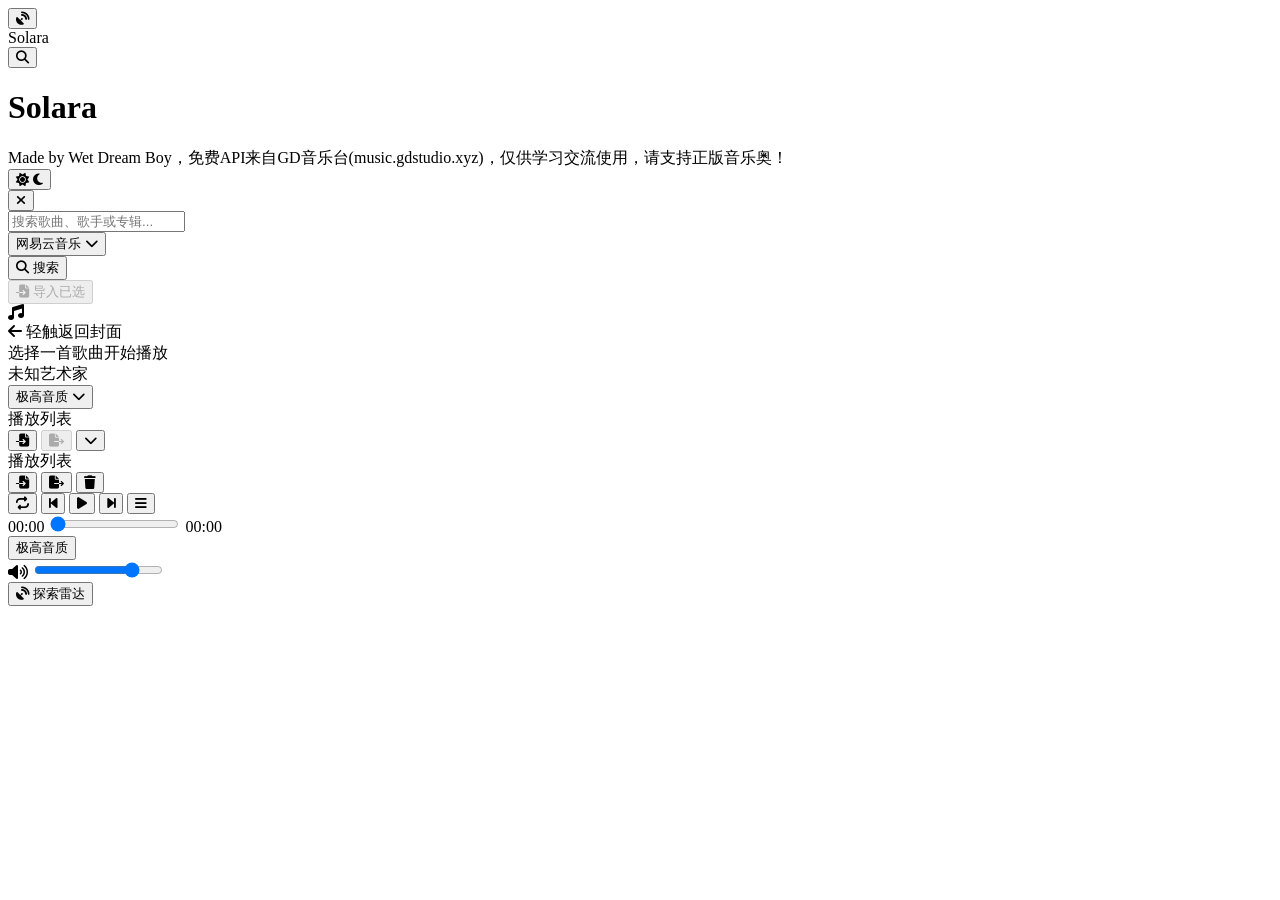
==== index.html @ 8bdb7f8c "Add files via upload" ====
<!DOCTYPE html>
<html lang="zh-CN">
<head>
    <meta charset="UTF-8">
    <meta name="viewport" content="width=device-width, initial-scale=1.0, maximum-scale=1.0, user-scalable=no">
    <title>Solara</title>
    <meta name="apple-mobile-web-app-title" content="Solara">
    <link rel="icon" type="image/svg+xml" href="/favicon.svg">
    <link rel="icon" type="image/png" sizes="32x32" href="/favicon.png">
    <link rel="shortcut icon" href="/favicon.png">
    <link rel="mask-icon" href="/favicon.svg" color="#5bbad5">
    <link rel="apple-touch-icon" sizes="180x180" href="/favicon.png">
    <link rel="apple-touch-icon-precomposed" sizes="180x180" href="/favicon.png">
    <link rel="preconnect" href="https://fonts.googleapis.com">
    <link rel="preconnect" href="https://fonts.gstatic.com" crossorigin>
    <link href="https://fonts.googleapis.com/css2?family=Noto+Sans+SC:wght@300;400;500;700&display=swap" rel="stylesheet">
    <link rel="stylesheet" href="https://cdnjs.cloudflare.com/ajax/libs/font-awesome/6.5.2/css/all.min.css">
    <link rel="stylesheet" href="css/style.css">
    <script>
        (function () {
            const ua = navigator.userAgent || "";
            const isMobileUA = /android|iphone|ipad|ipod|mobile|blackberry|phone|opera mini|windows phone/i.test(ua);
            const isSmallScreen = typeof window.matchMedia === "function" && window.matchMedia("(max-width: 820px)").matches;
            const isMobile = isMobileUA || isSmallScreen;
            window.__SOLARA_IS_MOBILE = isMobile;
            if (!isMobile) {
                document.documentElement.classList.add("desktop-view");
                const desktopLink = document.createElement("link");
                desktopLink.rel = "stylesheet";
                desktopLink.href = "css/desktop.css";
                desktopLink.id = "desktopStylesheet";
                document.head.appendChild(desktopLink);
                return;
            }
            document.documentElement.classList.add("mobile-view");
            const link = document.createElement("link");
            link.rel = "stylesheet";
            link.href = "css/mobile.css";
            link.id = "mobileStylesheet";
            document.head.appendChild(link);
            const setViewportUnit = () => {
                const viewportHeight = window.visualViewport ? window.visualViewport.height : window.innerHeight;
                document.documentElement.style.setProperty("--mobile-vh", `${viewportHeight}px`);
            };

            const applyBodyClass = () => {
                if (document.body) {
                    document.body.classList.add("mobile-view");
                    setViewportUnit();
                }
            };
            if (document.readyState === "loading") {
                document.addEventListener("DOMContentLoaded", applyBodyClass, { once: true });
            } else {
                applyBodyClass();
            }

            window.addEventListener("resize", setViewportUnit);
            window.addEventListener("orientationchange", setViewportUnit);
            if (window.visualViewport) {
                window.visualViewport.addEventListener("resize", setViewportUnit);
                window.visualViewport.addEventListener("scroll", setViewportUnit);
            }

            setViewportUnit();
        })();
    </script>
</head>
<body>
    <div class="background-stage" id="backgroundStage" aria-hidden="true">
        <div class="background-stage__layer background-stage__layer--base" id="backgroundBaseLayer"></div>
        <div class="background-stage__layer background-stage__layer--transition" id="backgroundTransitionLayer"></div>
    </div>
    <div class="container" id="mainContainer">
        <div class="mobile-toolbar" id="mobileToolbar" role="toolbar">
            <button class="mobile-toolbar__button" id="mobileExploreButton" type="button" aria-label="探索雷达">
                <i class="fas fa-satellite-dish" aria-hidden="true"></i>
            </button>
            <div class="mobile-toolbar__title" id="mobileToolbarTitle">Solara</div>
            <div class="mobile-toolbar__actions">
                <button class="mobile-toolbar__button" id="mobileSearchToggle" type="button" aria-label="打开搜索">
                    <i class="fas fa-search" aria-hidden="true"></i>
                </button>
            </div>
        </div>
        <div class="header">
            <h1>Solara</h1>
            <div class="warning">Made by Wet Dream Boy，免费API来自GD音乐台(music.gdstudio.xyz)，仅供学习交流使用，请支持正版音乐奥！</div>
            <div class="theme-switch-wrapper">
                <button id="themeToggleButton" class="theme-toggle-button" type="button" aria-label="切换深浅色模式">
                    <i class="fas fa-sun theme-icon theme-icon--sun" aria-hidden="true"></i>
                    <i class="fas fa-moon theme-icon theme-icon--moon" aria-hidden="true"></i>
                </button>
            </div>
        </div>

        <div class="search-area" id="searchArea">
            <button type="button" class="mobile-close-btn" id="mobileSearchClose" aria-label="关闭搜索">
                <i class="fas fa-times" aria-hidden="true"></i>
            </button>
            <div class="search-container">
                <input type="text" id="searchInput" class="search-input" placeholder="搜索歌曲、歌手或专辑...">
                <div class="source-select-wrapper" id="sourceSelectWrapper">
                    <button id="sourceSelectButton" class="source-select-btn" type="button" aria-haspopup="listbox" aria-expanded="false">
                        <span id="sourceSelectLabel">网易云音乐</span>
                        <i class="fas fa-chevron-down caret-icon" aria-hidden="true"></i>
                    </button>
                    <div id="sourceMenu" class="source-menu" role="listbox" aria-labelledby="sourceSelectButton"></div>
                </div>
                <button id="searchBtn" class="search-btn">
                    <i class="fas fa-search"></i>
                    <span>搜索</span>
                </button>
            </div>
            <div id="searchResults" class="search-results">
                <div class="search-results-toolbar">
                    <button id="importSelectedBtn" class="import-selected-btn" type="button" disabled>
                        <i class="fas fa-file-import" aria-hidden="true"></i>
                        <span class="import-selected-label">导入已选</span>
                        <span id="importSelectedCount" class="import-selected-count" aria-hidden="true"></span>
                    </button>
                </div>
                <div id="searchResultsList" class="search-results-list"></div>
            </div>
        </div>

        <div class="main-content">
            <div class="cover-area">
                <div class="mobile-turntable" id="mobileTurntable">
                    <div class="mobile-turntable__platter">
                        <div class="album-cover" id="albumCover">
                            <div class="placeholder">
                                <i class="fas fa-music"></i>
                            </div>
                        </div>
                    </div>
                </div>
                <div class="mobile-inline-lyrics" id="mobileInlineLyrics" aria-hidden="true">
                    <div class="mobile-inline-lyrics__hint">
                        <i class="fas fa-arrow-left"></i>
                        轻触返回封面
                    </div>
                    <div class="mobile-inline-lyrics__scroll" id="mobileInlineLyricsScroll">
                        <div class="mobile-inline-lyrics__content" id="mobileInlineLyricsContent"></div>
                    </div>
                </div>
                <div class="current-song-info">
                    <div class="current-song-title" id="currentSongTitle">选择一首歌曲开始播放</div>
                    <div class="current-song-artist" id="currentSongArtist">未知艺术家</div>
                    <button class="mobile-quality-chip" id="mobileQualityToggle" type="button" aria-haspopup="menu" aria-expanded="false">
                        <span id="mobileQualityLabel">极高音质</span>
                        <i class="fas fa-chevron-down" aria-hidden="true"></i>
                    </button>
                </div>
            </div>

            <div class="mobile-panel" id="mobilePanel">
                <div class="mobile-panel-header" id="mobilePanelHeader">
                    <div class="mobile-panel-handle" aria-hidden="true"></div>
                    <div class="mobile-panel-title" id="mobilePanelTitle">播放列表</div>
                    <div class="mobile-panel-actions">
                        <button
                            id="mobileImportPlaylistBtn"
                            class="mobile-panel-action-btn"
                            type="button"
                            aria-label="导入播放列表"
                            title="导入播放列表"
                        >
                            <i class="fas fa-file-import" aria-hidden="true"></i>
                        </button>
                        <button
                            id="mobileExportPlaylistBtn"
                            class="mobile-panel-action-btn"
                            type="button"
                            aria-label="导出播放列表"
                            title="导出播放列表"
                            aria-disabled="true"
                            disabled
                        >
                            <i class="fas fa-file-export" aria-hidden="true"></i>
                        </button>
                        <button
                            id="mobileClearPlaylistBtn"
                            class="mobile-panel-action-btn mobile-panel-clear-btn"
                            type="button"
                            aria-label="清空播放列表"
                            title="清空播放列表"
                            onclick="clearPlaylist()"
                            hidden
                            aria-hidden="true"
                        >
                            <i class="fas fa-trash" aria-hidden="true"></i>
                        </button>
                        <button id="mobilePanelClose" class="mobile-close-btn mobile-panel-action-btn" type="button" aria-label="收起播放面板">
                            <i class="fas fa-chevron-down" aria-hidden="true"></i>
                        </button>
                    </div>
                </div>

                <div class="playlist active empty" id="playlist">
                    <div class="playlist-header">
                        <div class="playlist-label" aria-hidden="true">播放列表</div>
                        <div class="playlist-actions-tray" role="group" aria-label="播放列表操作">
                            <input
                                id="importPlaylistInput"
                                class="playlist-import-input"
                                type="file"
                                accept="application/json"
                                hidden
                            />
                            <button
                                class="playlist-action-btn playlist-action-btn--import"
                                id="importPlaylistBtn"
                                type="button"
                                title="导入播放列表"
                                aria-label="导入播放列表"
                            >
                                <i class="fas fa-file-import" aria-hidden="true"></i>
                            </button>
                            <button
                                class="playlist-action-btn playlist-action-btn--export"
                                id="exportPlaylistBtn"
                                type="button"
                                title="导出播放列表"
                                aria-label="导出播放列表"
                            >
                                <i class="fas fa-file-export" aria-hidden="true"></i>
                            </button>
                            <button
                                class="playlist-action-btn playlist-action-btn--clear clear-playlist-btn"
                                id="clearPlaylistBtn"
                                type="button"
                                onclick="clearPlaylist()"
                                title="清空播放列表"
                                aria-label="清空播放列表"
                            >
                                <i class="fas fa-trash" aria-hidden="true"></i>
                            </button>
                        </div>
                    </div>
                    <div class="playlist-scroll">
                        <div class="playlist-items" id="playlistItems"></div>
                    </div>
                </div>
                <div class="lyrics empty" id="lyrics" data-placeholder="default">
                    <div class="lyrics-scroll" id="lyricsScroll">
                        <div class="lyrics-content" id="lyricsContent"></div>
                    </div>
                </div>
            </div>
        </div>

        <div class="controls">
            <div class="transport-controls">
                <button class="play-mode-btn transport-button transport-button--mode" id="playModeBtn" type="button" title="播放模式">
                    <i class="fas fa-repeat"></i>
                </button>
                <button class="transport-button transport-button--prev" onclick="playPrevious()" type="button" title="上一曲"><i class="fas fa-backward-step"></i></button>
                <button class="transport-button transport-button--play" id="playPauseBtn" type="button" title="播放 / 暂停"><i class="fas fa-play"></i></button>
                <button class="transport-button transport-button--next" onclick="playNext()" type="button" title="下一曲"><i class="fas fa-forward-step"></i></button>
                <button class="transport-button transport-button--queue" id="mobileQueueToggle" type="button" title="打开播放列表" aria-label="打开播放列表"><i class="fas fa-bars"></i></button>
            </div>
            <div class="progress-container">
                <span id="currentTimeDisplay">00:00</span>
                <input type="range" id="progressBar" min="0" max="0" step="0.1" value="0">
                <span id="durationDisplay">00:00</span>
            </div>
            <div class="audio-tools">
                <div class="player-quality">
                    <button id="qualityToggle" class="player-quality-btn" type="button">
                        <span id="qualityLabel">极高音质</span>
                    </button>
                    <div id="playerQualityMenu" class="player-quality-menu"></div>
                </div>
                <div class="volume-container">
                    <i id="volumeIcon" class="fas fa-volume-up"></i>
                    <input type="range" id="volumeSlider" min="0" max="1" step="0.01" value="0.8">
                </div>
            </div>
            <button id="loadOnlineBtn" title="聚合所有雷达，探索新音乐">
                <span class="btn-text"><i class="fas fa-satellite-dish"></i> 探索雷达</span>
                <span class="loader" style="display: none;"></span>
            </button>
        </div>
    </div>

    <div class="mobile-overlay-scrim" id="mobileOverlayScrim"></div>

    <audio id="audioPlayer" preload="metadata" playsinline></audio>

<!-- 通知容器 -->
<div id="notification" class="notification"></div>

<!-- 调试信息容器 -->
<div id="debugInfo" class="debug-info"></div>

<script src="https://code.jquery.com/jquery-3.6.0.min.js"></script>
<script src="js/index.js"></script>
<script>
    if (window.__SOLARA_IS_MOBILE) {
        const mobileScript = document.createElement('script');
        mobileScript.src = 'js/mobile.js';
        mobileScript.async = false;
        mobileScript.defer = false;
        document.body.appendChild(mobileScript);
    }
</script>
</body>
</html>
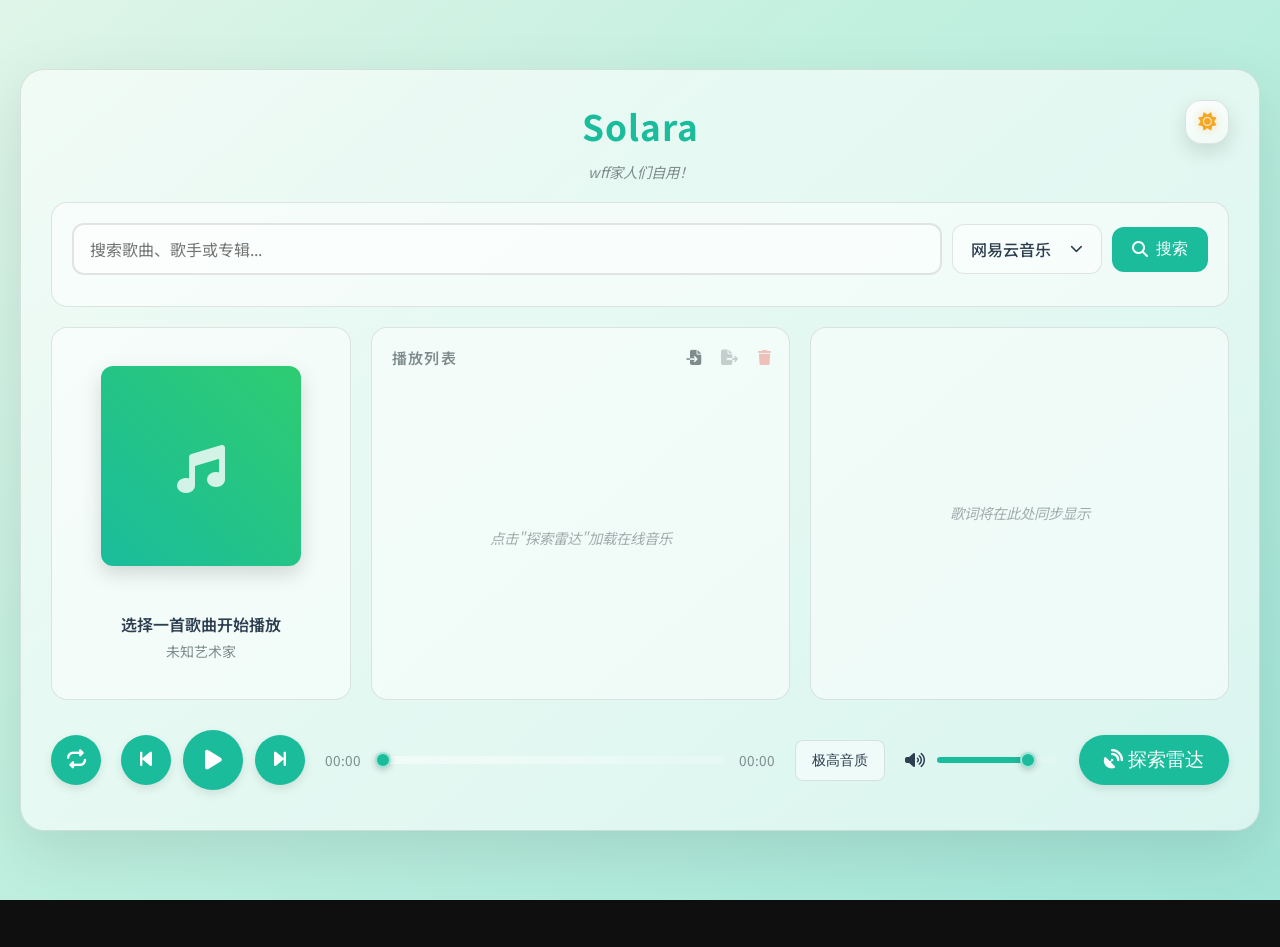
==== commit 5b0ef02e: "Update index.html" ====
--- a/index.html
+++ b/index.html
@@ -85,7 +85,7 @@
         </div>
         <div class="header">
             <h1>Solara</h1>
-            <div class="warning">Made by Wet Dream Boy，免费API来自GD音乐台(music.gdstudio.xyz)，仅供学习交流使用，请支持正版音乐奥！</div>
+            <div class="warning">wff家人们自用！</div>
             <div class="theme-switch-wrapper">
                 <button id="themeToggleButton" class="theme-toggle-button" type="button" aria-label="切换深浅色模式">
                     <i class="fas fa-sun theme-icon theme-icon--sun" aria-hidden="true"></i>
--- a/css/style.css
+++ b/css/style.css
@@ -0,0 +1,1656 @@
+:root {
+    --font-main: 'Noto Sans SC', 'Segoe UI', Arial, sans-serif;
+    --bg-gradient: linear-gradient(140deg, #e0f5e9 0%, #c6f0e0 35%, #a3e4d7 100%);
+    --bg-gradient-next: var(--bg-gradient);
+    --container-bg: rgba(255, 255, 255, 0.6);
+    --container-shadow: rgba(0, 0, 0, 0.1);
+    --backdrop-blur: 12px;
+    --text-color: #2c3e50;
+    --text-secondary-color: #7f8c8d;
+    --primary-color: #1abc9c;
+    --primary-color-dark: #12836d;
+    --warning-color: #e74c3c;
+    --success-color: #2ecc71;
+    --item-hover-bg: rgba(26, 188, 156, 0.1);
+    --item-current-bg: rgba(26, 188, 156, 0.2);
+    --item-current-text: var(--primary-color);
+    --border-color: rgba(0, 0, 0, 0.1);
+    --lyrics-highlight-bg: rgba(46, 204, 113, 0.12);
+    --lyrics-highlight-text: #1e9f78;
+    --lyrics-highlight-shadow: rgba(46, 204, 113, 0.18);
+    --component-bg: rgba(255, 255, 255, 0.5);
+    --scrollbar-thumb-bg: rgba(0, 0, 0, 0.2);
+    --scrollbar-track-bg: transparent;
+}
+
+.dark-mode {
+    --bg-gradient: linear-gradient(135deg, #0b1d1b 0%, #0f2f2c 45%, #123c36 100%);
+    --container-bg: rgba(30, 30, 30, 0.6);
+    --container-shadow: rgba(0, 0, 0, 0.3);
+    --text-color: #ecf0f1;
+    --text-secondary-color: #95a5a6;
+    --primary-color: #1abc9c;
+    --primary-color-dark: #17a589;
+    --item-hover-bg: rgba(26, 188, 156, 0.1);
+    --item-current-bg: rgba(26, 188, 156, 0.2);
+    --border-color: rgba(255, 255, 255, 0.15);
+    --lyrics-highlight-bg: rgba(26, 188, 156, 0.12);
+    --lyrics-highlight-text: #34d1b6;
+    --component-bg: rgba(44, 44, 44, 0.5);
+    --scrollbar-thumb-bg: rgba(255, 255, 255, 0.2);
+}
+
+.dark-mode .quality-menu {
+    background: rgba(44, 44, 44, 0.95);
+    border: 2px solid var(--primary-color);
+}
+
+.dark-mode .quality-option {
+    background: rgba(44, 44, 44, 0.8);
+    color: #ecf0f1;
+    border-bottom: 1px solid rgba(26, 188, 156, 0.25);
+}
+
+.dark-mode .player-quality-menu {
+    background: rgba(44, 44, 44, 0.95);
+    border-color: var(--primary-color);
+}
+
+.dark-mode .player-quality-option {
+    color: #ecf0f1;
+}
+
+.dark-mode .player-quality-option:hover,
+.dark-mode .player-quality-option.active {
+    color: #ffffff;
+}
+
+.dark-mode .source-menu {
+    background: rgba(44, 44, 44, 0.95);
+    border-color: var(--primary-color);
+}
+
+.dark-mode .source-option {
+    color: #ecf0f1;
+}
+
+.dark-mode .source-option:hover,
+.dark-mode .source-option.active {
+    color: #ffffff;
+}
+
+::-webkit-scrollbar { width: 6px; }
+::-webkit-scrollbar-track { background: var(--scrollbar-track-bg); }
+::-webkit-scrollbar-thumb { background: var(--scrollbar-thumb-bg); border-radius: 3px; }
+::-webkit-scrollbar-thumb:hover { background: var(--primary-color); }
+
+body {
+    font-family: var(--font-main);
+    display: flex;
+    justify-content: center;
+    align-items: center;
+    min-height: 100dvh;
+    margin: 0;
+    padding: 20px;
+    box-sizing: border-box;
+    color: var(--text-color);
+    transition: color 0.5s;
+    background-color: #0f0f0f;
+}
+
+.background-stage {
+    position: fixed;
+    inset: 0;
+    pointer-events: none;
+    z-index: -2;
+    overflow: hidden;
+}
+
+.background-stage__layer {
+    position: absolute;
+    inset: 0;
+    background-attachment: fixed;
+    background-size: cover;
+    background-position: center;
+    filter: saturate(105%);
+}
+
+.background-stage__layer--base {
+    background-image: var(--bg-gradient);
+}
+
+.background-stage__layer--transition {
+    background-image: var(--bg-gradient-next);
+    opacity: 0;
+    transition: opacity 0.85s ease;
+}
+
+body.background-transitioning .background-stage__layer--transition {
+    opacity: 1;
+}
+
+/* 16:9 容器布局 */
+.container {
+    width: min(1200px, 100%);
+    margin: 0 auto;
+    background: var(--container-bg);
+    border-radius: 24px;
+    padding: 30px;
+    box-shadow: 0 20px 60px rgba(0,0,0,0.1);
+    border: 1px solid var(--border-color);
+    aspect-ratio: 16/9;
+    height: 80vh;
+    max-height: 700px;
+    display: grid;
+    grid-template-areas:
+        "header header header"
+        "search search search"
+        "cover playlist lyrics"
+        "controls controls controls";
+    grid-template-rows: auto auto 1fr 80px;
+    grid-template-columns: 300px 1fr 1fr;
+    gap: 20px;
+    transition: background 0.5s, box-shadow 0.5s;
+    overflow: visible;
+    position: relative;
+}
+
+/* 搜索模式下的容器布局 */
+.container.search-mode {
+    grid-template-areas: 
+        "header header header"
+        "search search search"
+        "search search search"
+        "controls controls controls";
+}
+
+.header { 
+    grid-area: header;
+    text-align: center; 
+    position: relative; 
+}
+.header h1 { 
+    margin: 0; 
+    font-size: 2.2em; 
+    font-weight: 700; 
+    color: var(--primary-color); 
+    letter-spacing: 1px; 
+}
+.header .warning { 
+    color: var(--text-secondary-color); 
+    font-size: 0.9em; 
+    margin-top: 10px; 
+    font-style: italic; 
+}
+
+/* 搜索区域样式 - 增强动效 */
+.search-area {
+    grid-area: search;
+    background: var(--component-bg);
+    border-radius: 16px;
+    padding: 20px;
+    border: 1px solid var(--border-color);
+    position: relative;
+    transition: all 0.5s cubic-bezier(0.4, 0, 0.2, 1);
+    z-index: 10;
+    overflow: visible;
+    display: flex;
+    flex-direction: column;
+}
+
+.search-area *,
+.search-area *::before,
+.search-area *::after {
+    box-sizing: border-box;
+}
+
+/* 搜索模式下的搜索区域 */
+.container.search-mode .search-area {
+    background: var(--component-bg);
+    backdrop-filter: blur(20px);
+    -webkit-backdrop-filter: blur(20px);
+    box-shadow: 0 10px 40px rgba(0,0,0,0.2);
+    border: 2px solid var(--primary-color);
+}
+
+.search-container {
+    display: flex;
+    gap: 10px;
+    align-items: center;
+    margin-bottom: 15px;
+    flex-shrink: 0;
+}
+
+.search-input {
+    flex: 1;
+    padding: 12px 16px;
+    border: 2px solid var(--border-color);
+    border-radius: 12px;
+    background: var(--component-bg);
+    color: var(--text-color);
+    font-size: 16px;
+    font-family: inherit;
+    outline: none;
+    transition: all 0.3s ease;
+}
+
+.search-input:focus {
+    border-color: var(--primary-color);
+    box-shadow: 0 0 0 3px rgba(26, 188, 156, 0.12);
+}
+
+.source-select-wrapper {
+    position: relative;
+    flex-shrink: 0;
+}
+
+.source-select-btn {
+    display: flex;
+    align-items: center;
+    justify-content: space-between;
+    gap: 8px;
+    padding: 12px 18px;
+    border: 1px solid var(--border-color);
+    border-radius: 12px;
+    background: var(--component-bg);
+    color: var(--text-color);
+    font-size: 16px;
+    font-family: inherit;
+    font-weight: 500;
+    cursor: pointer;
+    transition: all 0.25s ease;
+    min-width: 150px;
+    position: relative;
+    box-shadow: none;
+}
+
+.source-select-btn:hover,
+.source-select-btn.active {
+    border-color: var(--primary-color);
+    color: var(--primary-color);
+    box-shadow: 0 10px 24px rgba(26, 188, 156, 0.2);
+    background: var(--component-bg);
+}
+
+.source-select-btn:focus-visible {
+    outline: none;
+    box-shadow: 0 0 0 3px rgba(26, 188, 156, 0.18);
+}
+
+.source-select-btn .caret-icon {
+    font-size: 0.8em;
+    transition: transform 0.25s ease;
+}
+
+.source-select-btn.active .caret-icon {
+    transform: rotate(-180deg);
+}
+
+.source-menu {
+    position: absolute;
+    top: calc(100% + 10px);
+    left: 0;
+    right: auto;
+    bottom: auto;
+    background: rgba(255, 255, 255, 0.95);
+    border-radius: 12px;
+    box-shadow: 0 12px 30px rgba(0,0,0,0.18);
+    border: 1px solid var(--border-color);
+    box-sizing: border-box;
+    min-width: 100%;
+    max-height: 320px;
+    overflow-y: auto;
+    overflow-x: hidden;
+    opacity: 0;
+    visibility: hidden;
+    transform: translateY(-10px);
+    transition: opacity 0.18s ease, transform 0.18s ease;
+    backdrop-filter: blur(12px);
+    -webkit-backdrop-filter: blur(12px);
+    z-index: 100000;
+    pointer-events: none;
+}
+
+.source-menu.show {
+    opacity: 1;
+    visibility: visible;
+    transform: translateY(0);
+    pointer-events: auto;
+}
+
+.source-menu.open-upwards {
+    top: auto;
+    bottom: calc(100% + 10px);
+    transform-origin: bottom center;
+}
+
+.source-menu.open-downwards {
+    top: calc(100% + 10px);
+    bottom: auto;
+    transform-origin: top center;
+}
+
+.source-option {
+    display: flex;
+    align-items: center;
+    justify-content: space-between;
+    gap: 12px;
+    padding: 12px 16px;
+    font-size: 0.95em;
+    color: var(--text-color);
+    cursor: pointer;
+    transition: all 0.2s ease;
+    background: transparent;
+}
+
+.source-option:hover,
+.source-option.active {
+    background: var(--primary-color);
+    color: #ffffff;
+}
+
+.source-option i {
+    font-size: 0.85em;
+    opacity: 0.6;
+}
+
+.source-option.active i {
+    opacity: 1;
+}
+
+.search-btn {
+    background: var(--primary-color);
+    color: white;
+    border: none;
+    border-radius: 12px;
+    padding: 12px 20px;
+    cursor: pointer;
+    font-size: 16px;
+    transition: all 0.2s ease;
+    display: flex;
+    align-items: center;
+    gap: 8px;
+}
+
+.search-btn:hover {
+    background: var(--primary-color-dark);
+    transform: translateY(-1px);
+}
+
+.search-btn:disabled {
+    background: var(--text-secondary-color);
+    cursor: not-allowed;
+    transform: none;
+}
+
+/* 搜索结果区域 - 增强动效 */
+.search-results {
+    max-height: 0;
+    overflow: hidden;
+    border-top: 1px solid var(--border-color);
+    margin-top: 15px;
+    margin-left: -20px;
+    margin-right: -20px;
+    margin-bottom: -20px;
+    padding-top: 0;
+    padding-left: 20px;
+    padding-right: 20px;
+    position: relative;
+    z-index: 1;
+    transition: all 0.5s cubic-bezier(0.4, 0, 0.2, 1);
+    opacity: 0;
+    border-radius: 0 0 14px 14px;
+    flex: 1;
+    min-height: 0;
+    display: flex;
+    flex-direction: column;
+    gap: 12px;
+}
+
+.search-results-toolbar {
+    display: flex;
+    justify-content: flex-end;
+    align-items: center;
+    gap: 8px;
+    padding-top: 12px;
+    padding-bottom: 12px;
+    position: sticky;
+    top: 0;
+    z-index: 2;
+    background: none;
+}
+
+.search-results-list {
+    display: flex;
+    flex-direction: column;
+    flex: 1;
+    min-height: 0;
+}
+
+/* 搜索模式下的搜索结果 */
+.container.search-mode .search-results {
+    max-height: none;
+    height: 100%;
+    padding-top: 15px;
+    padding-bottom: 20px;
+    opacity: 1;
+    overflow-y: auto;
+    overflow-x: hidden;
+}
+
+.search-result-item {
+    display: flex;
+    justify-content: space-between;
+    align-items: center;
+    padding: 12px 16px;
+    border-radius: 12px;
+    cursor: pointer;
+    transition: all 0.3s ease;
+    margin-bottom: 8px;
+    background: rgba(255, 255, 255, 0.3);
+    backdrop-filter: blur(10px);
+    -webkit-backdrop-filter: blur(10px);
+    border: 1px solid rgba(255, 255, 255, 0.2);
+    transform: translateY(20px);
+    opacity: 0;
+    animation: slideInUp 0.4s ease forwards;
+    gap: 14px;
+}
+
+.search-result-item:nth-child(1) { animation-delay: 0.1s; }
+.search-result-item:nth-child(2) { animation-delay: 0.15s; }
+.search-result-item:nth-child(3) { animation-delay: 0.2s; }
+.search-result-item:nth-child(4) { animation-delay: 0.25s; }
+.search-result-item:nth-child(5) { animation-delay: 0.3s; }
+
+@keyframes slideInUp {
+    to {
+        transform: translateY(0);
+        opacity: 1;
+    }
+}
+
+.search-result-item:hover:not(.selected) {
+    background: var(--item-hover-bg);
+    transform: translateY(-2px);
+    box-shadow: 0 8px 25px rgba(0,0,0,0.15);
+}
+
+.search-result-item.selected {
+    background: var(--item-current-bg);
+    border-color: var(--primary-color);
+    box-shadow: 0 12px 28px rgba(26, 188, 156, 0.25);
+    transform: translateY(0);
+}
+
+.search-result-item.selected .search-result-title {
+    color: var(--primary-color);
+}
+
+.search-result-item.selected .search-result-select {
+    border-color: var(--primary-color);
+    background: var(--primary-color);
+    color: #ffffff;
+    box-shadow: 0 6px 16px rgba(26, 188, 156, 0.35);
+}
+
+.search-result-item.selected .search-result-select i {
+    opacity: 1;
+    transform: scale(1);
+}
+
+.search-result-select {
+    width: 26px;
+    height: 26px;
+    border-radius: 50%;
+    border: 1px solid rgba(255, 255, 255, 0.4);
+    background: rgba(255, 255, 255, 0.65);
+    color: transparent;
+    display: inline-flex;
+    align-items: center;
+    justify-content: center;
+    flex-shrink: 0;
+    transition: all 0.2s ease;
+    cursor: pointer;
+    box-shadow: 0 4px 12px rgba(0, 0, 0, 0.08);
+}
+
+.search-result-select i {
+    opacity: 0;
+    transform: scale(0.6);
+    transition: all 0.2s ease;
+    pointer-events: none;
+}
+
+.search-result-select:focus-visible {
+    outline: none;
+    box-shadow: 0 0 0 3px rgba(26, 188, 156, 0.35);
+}
+
+.search-result-item .search-result-select:hover {
+    border-color: var(--primary-color);
+}
+
+.search-result-info {
+    flex: 1;
+    min-width: 0;
+}
+
+.search-result-title {
+    font-weight: 600;
+    color: var(--text-color);
+    white-space: nowrap;
+    overflow: hidden;
+    text-overflow: ellipsis;
+    font-size: 15px;
+    margin-bottom: 4px;
+}
+
+.search-result-artist {
+    font-size: 13px;
+    color: var(--text-secondary-color);
+    white-space: nowrap;
+    overflow: hidden;
+    text-overflow: ellipsis;
+}
+
+.search-result-actions {
+    display: flex;
+    gap: 8px;
+    margin-left: 15px;
+}
+
+.import-selected-btn {
+    display: inline-flex;
+    align-items: center;
+    gap: 6px;
+    border: none;
+    border-radius: 999px;
+    padding: 8px 16px;
+    background: var(--primary-color);
+    color: #ffffff;
+    font-size: 14px;
+    font-weight: 600;
+    cursor: pointer;
+    transition: transform 0.2s ease, box-shadow 0.2s ease, filter 0.2s ease;
+    box-shadow: 0 10px 24px rgba(26, 188, 156, 0.25);
+}
+
+.import-selected-btn:disabled {
+    cursor: not-allowed;
+    background: rgba(127, 140, 141, 0.5);
+    box-shadow: none;
+    filter: none;
+}
+
+.import-selected-btn:not(:disabled):hover,
+.import-selected-btn:not(:disabled):focus-visible {
+    transform: translateY(-1px);
+    box-shadow: 0 14px 30px rgba(26, 188, 156, 0.32);
+    filter: brightness(1.05);
+}
+
+.import-selected-btn:focus-visible {
+    outline: none;
+}
+
+.import-selected-count {
+    font-weight: 500;
+}
+
+.action-btn {
+    background: var(--primary-color);
+    color: white;
+    border: none;
+    border-radius: 8px;
+    padding: 6px 12px;
+    cursor: pointer;
+    font-size: 12px;
+    transition: all 0.2s ease;
+    display: flex;
+    align-items: center;
+    gap: 6px;
+    position: relative;
+    z-index: 10000;
+    font-weight: 500;
+}
+
+.action-btn:hover {
+    background: var(--primary-color-dark);
+    transform: translateY(-1px);
+    box-shadow: 0 4px 12px rgba(26, 188, 156, 0.3);
+}
+
+.action-btn.download {
+    background: var(--success-color);
+    padding: 4px 8px;
+    font-size: 10px;
+}
+
+.action-btn.download:hover {
+    background: #27ae60;
+    box-shadow: 0 4px 12px rgba(46, 204, 113, 0.3);
+}
+
+/* 主要内容区域 - 播放模式显示，搜索模式隐藏 */
+.main-content {
+    display: contents;
+    transition: all 0.5s cubic-bezier(0.4, 0, 0.2, 1);
+}
+
+.container.search-mode .main-content {
+    display: none;
+}
+
+/* 音乐封面区域 */
+.cover-area {
+    grid-area: cover;
+    background: var(--component-bg);
+    border-radius: 16px;
+    padding: 20px;
+    border: 1px solid var(--border-color);
+    display: flex;
+    flex-direction: column;
+    align-items: center;
+    justify-content: center;
+    gap: 16px;
+    text-align: center;
+    box-sizing: border-box;
+    height: 100%;
+    overflow-y: auto;
+    transition: all 0.5s cubic-bezier(0.4, 0, 0.2, 1);
+}
+
+.album-cover {
+    width: 200px;
+    height: auto;
+    min-height: 200px;
+    flex-grow: 0;
+    flex-shrink: 0;
+    border-radius: 12px;
+    background: linear-gradient(45deg, var(--primary-color), var(--success-color));
+    display: flex;
+    align-items: center;
+    justify-content: center;
+    margin-bottom: 15px;
+    box-shadow: 0 8px 20px rgba(0,0,0,0.15);
+    transition: all 0.3s ease;
+    overflow: hidden;
+}
+
+.album-cover img {
+    width: 100%;
+    height: 100%;
+    object-fit: cover;
+    border-radius: 12px;
+}
+
+.album-cover.loading {
+    animation: pulse 2s infinite;
+}
+
+@keyframes pulse {
+    0%, 100% { opacity: 1; }
+    50% { opacity: 0.7; }
+}
+
+.album-cover .placeholder {
+    font-size: 48px;
+    color: white;
+    opacity: 0.8;
+}
+
+.current-song-info {
+    width: 100%;
+}
+
+.current-song-title {
+    font-size: 16px;
+    font-weight: 600;
+    color: var(--text-color);
+    margin-bottom: 5px;
+    white-space: nowrap;
+    overflow: hidden;
+    text-overflow: ellipsis;
+}
+
+.current-song-artist {
+    font-size: 14px;
+    color: var(--text-secondary-color);
+    white-space: nowrap;
+    overflow: hidden;
+    text-overflow: ellipsis;
+}
+
+/* 播放列表和歌词区域 */
+.playlist, .lyrics {
+    background: var(--component-bg);
+    border-radius: 16px;
+    padding: 20px;
+    border: 1px solid var(--border-color);
+    height: 100%;
+    min-width: 0;
+    max-width: 100%;
+    max-height: 100%;
+    box-sizing: border-box;
+    transition: all 0.5s cubic-bezier(0.4, 0, 0.2, 1);
+    position: relative;
+    display: flex;
+    flex-direction: column;
+    overflow: hidden;
+}
+
+.playlist {
+    grid-area: playlist;
+    background: var(--component-bg);
+    border-radius: 16px;
+    padding: 72px 20px 24px;
+    border: 1px solid var(--border-color);
+    display: flex;
+    flex-direction: column;
+    align-items: center;
+    justify-content: center;
+    position: relative;
+    height: 100%;
+    box-sizing: border-box;
+}
+
+
+.playlist-header {
+    position: absolute;
+    top: 16px;
+    left: 20px;
+    right: 12px;
+    display: flex;
+    align-items: center;
+    justify-content: space-between;
+    gap: 16px;
+    pointer-events: none;
+    z-index: 5;
+}
+
+.playlist-label {
+    display: flex;
+    align-items: center;
+    justify-content: flex-start;
+    color: var(--text-secondary-color);
+    font-size: 15px;
+    font-weight: 600;
+    letter-spacing: 0.08em;
+    line-height: 1.2;
+    pointer-events: none;
+    text-transform: none;
+    white-space: nowrap;
+}
+
+html.desktop-view body.dark-mode .playlist-label {
+    color: var(--text-color);
+}
+
+html.mobile-view .playlist-label {
+    display: none;
+}
+
+.playlist-actions-tray {
+    pointer-events: auto;
+    display: flex;
+    align-items: center;
+    justify-content: flex-end;
+    gap: 8px;
+    padding: 0;
+    background: transparent;
+    border: none;
+    box-shadow: none;
+}
+
+body.dark-mode .playlist-actions-tray {
+    background: transparent;
+    border: none;
+    box-shadow: none;
+}
+
+.playlist-action-btn {
+    width: 40px;
+    height: 40px;
+    display: inline-flex;
+    align-items: center;
+    justify-content: center;
+    border-radius: 50%;
+    border: 1px solid rgba(15, 23, 42, 0.08);
+    background: rgba(255, 255, 255, 0.75);
+    color: var(--text-secondary-color);
+    font-size: 15px;
+    cursor: pointer;
+    transition: transform 0.2s ease, box-shadow 0.2s ease, filter 0.2s ease, border-color 0.2s ease;
+    box-shadow: 0 8px 18px rgba(15, 23, 42, 0.12);
+}
+
+body.dark-mode .playlist-action-btn {
+    background: rgba(24, 30, 40, 0.85);
+    border: 1px solid rgba(255, 255, 255, 0.08);
+    box-shadow: 0 12px 26px rgba(0, 0, 0, 0.35);
+    color: var(--text-secondary-color);
+}
+
+.playlist-action-btn i {
+    pointer-events: none;
+}
+
+.playlist-action-btn:hover:not(:disabled),
+.playlist-action-btn:focus-visible:not(:disabled) {
+    transform: translateY(-2px);
+    box-shadow: 0 14px 30px rgba(26, 188, 156, 0.25);
+    filter: brightness(1.06);
+    border-color: rgba(26, 188, 156, 0.4);
+    color: var(--primary-color);
+}
+
+.playlist-action-btn:focus-visible {
+    outline: none;
+}
+
+.playlist-action-btn--export:hover:not(:disabled),
+.playlist-action-btn--export:focus-visible:not(:disabled) {
+    color: var(--primary-color-dark);
+}
+
+.playlist-action-btn--clear {
+    color: rgba(231, 76, 60, 0.85);
+    border-color: rgba(231, 76, 60, 0.28);
+}
+
+.playlist-action-btn--clear:hover:not(:disabled),
+.playlist-action-btn--clear:focus-visible:not(:disabled) {
+    filter: brightness(1.05);
+    box-shadow: 0 16px 32px rgba(231, 76, 60, 0.28);
+    color: var(--warning-color);
+}
+
+.playlist-action-btn:disabled {
+    opacity: 0.5;
+    cursor: not-allowed;
+    transform: none;
+    box-shadow: none;
+    filter: none;
+}
+
+.playlist-action-btn:disabled:hover {
+    background: transparent;
+}
+
+.playlist-import-input {
+    display: none;
+}
+
+html.mobile-view .playlist-header {
+    display: none;
+}
+
+/* 当播放列表有内容时，调整布局 */
+.playlist:not(.empty) {
+    align-items: stretch;
+    justify-content: flex-start;
+}
+
+/* 播放列表空状态的提示文本 */
+.playlist.empty::before {
+    content: "点击\"探索雷达\"加载在线音乐";
+    color: var(--text-secondary-color);
+    font-style: italic;
+    opacity: 0.7;
+    font-size: 0.9em;
+}
+
+.playlist-scroll {
+    flex: 1;
+    width: 100%;
+    overflow-y: auto;
+    padding-right: 8px;
+    margin-right: -8px;
+    overscroll-behavior: contain;
+}
+
+.playlist.empty .playlist-scroll {
+    display: none;
+}
+
+.playlist-items {
+    width: 100%;
+}
+
+.playlist-items .playlist-item {
+    padding: 10px 12px;
+    border-radius: 8px;
+    transition: all 0.2s ease-in-out;
+    cursor: pointer;
+    white-space: nowrap;
+    overflow: hidden;
+    text-overflow: ellipsis;
+    position: relative;
+    font-size: 14px;
+    margin-bottom: 2px;
+}
+.playlist-items .playlist-item:hover {
+    background-color: var(--item-hover-bg);
+    color: var(--item-current-text);
+    transform: translateX(5px);
+}
+.playlist-items .playlist-item.current {
+    color: var(--item-current-text);
+    font-weight: 500;
+    background-color: var(--item-current-bg);
+}
+
+/* 播放列表项下载按钮 - 修复大小和显示问题 */
+.playlist-item-download {
+    position: absolute;
+    right: 35px; /* Adjusted position */
+    top: 50%;
+    transform: translateY(-50%);
+    background: var(--success-color);
+    color: white;
+    border: none;
+    border-radius: 4px;
+    padding: 4px;
+    font-size: 10px;
+    cursor: pointer;
+    opacity: 0;
+    transition: all 0.2s ease;
+    z-index: 1000;
+    width: 20px;
+    height: 20px;
+    display: flex;
+    align-items: center;
+    justify-content: center;
+}
+
+.playlist-items .playlist-item:hover .playlist-item-download {
+    opacity: 1;
+}
+
+.playlist-item-download:hover {
+    background: var(--success-color-hover);
+    transform: translateY(-50%) scale(1.05);
+}
+
+/* 播放列表项删除按钮 */
+.playlist-item-remove {
+    position: absolute;
+    right: 8px; /* Adjusted position */
+    top: 50%;
+    transform: translateY(-50%);
+    background: rgba(255, 59, 48, 0.8);
+    color: white;
+    border: none;
+    border-radius: 4px;
+    padding: 4px;
+    font-size: 10px;
+    cursor: pointer;
+    opacity: 0;
+    transition: all 0.2s ease;
+    z-index: 1000;
+    width: 20px;
+    height: 20px;
+    display: flex;
+    align-items: center;
+    justify-content: center;
+}
+
+.playlist-items .playlist-item:hover .playlist-item-remove {
+    opacity: 1;
+}
+
+.playlist-item-remove:hover {
+    background: rgba(255, 59, 48, 1);
+    transform: translateY(-50%) scale(1.05);
+}
+/* 动态质量菜单样式 */
+.dynamic-quality-menu {
+    background: var(--component-bg);
+    border: 1px solid var(--border-color);
+    border-radius: 8px;
+    box-shadow: 0 4px 12px rgba(0,0,0,0.15);
+    padding: 8px 0;
+    min-width: 150px;
+    animation: fadeIn 0.2s ease;
+}
+
+.dynamic-quality-menu .quality-option {
+    padding: 8px 16px;
+    cursor: pointer;
+    transition: background-color 0.2s ease;
+    font-size: 14px;
+    color: var(--text-color);
+}
+
+.dynamic-quality-menu .quality-option:hover {
+    background: var(--primary-color);
+    color: white;
+}
+
+@keyframes fadeIn {
+    from { opacity: 0; transform: translateY(-5px); }
+    to { opacity: 1; transform: translateY(0); }
+}
+
+.lyrics {
+    grid-area: lyrics;
+    text-align: center;
+    font-size: 1em;
+    line-height: 2;
+    word-wrap: break-word;
+    overflow-wrap: break-word;
+    max-width: 100%;
+    display: flex;
+    flex-direction: column;
+    align-items: stretch;
+    justify-content: center;
+}
+
+.lyrics-scroll {
+    flex: 1;
+    width: 100%;
+    overflow-y: auto;
+    overflow-x: hidden;
+    display: flex;
+    flex-direction: column;
+    align-items: center;
+    justify-content: center;
+    padding-right: 8px;
+    margin-right: -8px;
+    overscroll-behavior: contain;
+}
+
+/* 当歌词容器有内容时的样式 */
+.lyrics:not(.empty) .lyrics-scroll {
+    align-items: flex-start;
+    justify-content: flex-start;
+}
+
+.lyrics-content {
+    width: 100%;
+}
+
+.lyrics-content > div {
+    white-space: pre-wrap;
+    padding: 5px;
+    margin-bottom: 5px;
+    word-wrap: break-word;
+    overflow-wrap: break-word;
+    max-width: 100%;
+}
+
+/* 当歌词容器只有默认文本时的样式 */
+.lyrics.empty[data-placeholder="default"] .lyrics-content {
+    display: none;
+}
+
+.lyrics.empty[data-placeholder="default"] .lyrics-scroll::before {
+    content: "歌词将在此处同步显示";
+    color: var(--text-secondary-color);
+    font-style: italic;
+    opacity: 0.7;
+    font-size: 0.9em;
+}
+
+.lyrics.empty[data-placeholder="message"] .lyrics-scroll::before {
+    content: none;
+}
+.lyrics .current { 
+    color: var(--lyrics-highlight-text); 
+    font-weight: 700; 
+    background-color: var(--lyrics-highlight-bg); 
+    transform: scale(1.05); 
+    box-shadow: 0 4px 15px var(--lyrics-highlight-shadow); 
+}
+
+/* 控制区域 */
+.controls {
+    grid-area: controls;
+    display: flex;
+    justify-content: center;
+    align-items: center;
+    gap: 20px;
+    flex-wrap: wrap;
+    transition: all 0.5s cubic-bezier(0.4, 0, 0.2, 1);
+}
+.controls button {
+    background: var(--primary-color);
+    color: white;
+    border: none;
+    border-radius: 50%;
+    cursor: pointer;
+    font-size: 1.2em; 
+    width: 50px; 
+    height: 50px; 
+    display: flex; 
+    justify-content: center; 
+    align-items: center; 
+    transition: all 0.2s ease; 
+    box-shadow: 0 4px 10px rgba(0,0,0,0.1); 
+}
+.controls button:hover { 
+    background: var(--primary-color-dark); 
+    transform: translateY(-2px); 
+    box-shadow: 0 6px 15px rgba(0,0,0,0.15); 
+}
+.controls button:active { 
+    transform: translateY(0); 
+    box-shadow: 0 2px 5px rgba(0,0,0,0.1); 
+}
+.controls button#loadOnlineBtn { 
+    width: auto; 
+    border-radius: 25px; 
+    padding: 0 25px; 
+    gap: 10px; 
+}
+.controls button:disabled { 
+    background: var(--text-secondary-color); 
+    cursor: not-allowed; 
+    transform: none; 
+    box-shadow: none; 
+}
+.transport-controls {
+    display: flex;
+    align-items: center;
+    gap: 12px;
+}
+
+html:not(.mobile-view) #playModeBtn {
+    margin-right: 8px;
+}
+
+#mobileQueueToggle {
+    display: none;
+}
+
+#playPauseBtn {
+    width: 60px;
+    height: 60px;
+    font-size: 1.4em;
+}
+
+.progress-container {
+    display: flex;
+    align-items: center;
+    gap: 12px;
+    flex: 1 1 320px;
+    min-width: 260px;
+}
+
+.progress-container span {
+    font-variant-numeric: tabular-nums;
+    font-size: 0.85em;
+    color: var(--text-secondary-color);
+}
+
+.progress-container input[type="range"] {
+    flex: 1;
+    height: 8px;
+    border-radius: 999px;
+    background: linear-gradient(to right, var(--primary-color) 0%, var(--primary-color) var(--progress, 0%), rgba(255, 255, 255, 0.5) var(--progress, 0%), rgba(255, 255, 255, 0.2) 100%);
+    cursor: pointer;
+    transition: background 0.2s ease;
+}
+
+.audio-tools {
+    display: flex;
+    align-items: center;
+    gap: 20px;
+    flex-wrap: wrap;
+}
+
+.volume-container {
+    display: flex;
+    align-items: center;
+    gap: 10px;
+    min-width: 140px;
+}
+
+.volume-container input[type="range"] {
+    width: 120px;
+    height: 6px;
+    border-radius: 999px;
+    background: linear-gradient(to right, var(--primary-color) 0%, var(--primary-color) var(--volume-progress, 100%), rgba(255, 255, 255, 0.2) var(--volume-progress, 100%), rgba(255, 255, 255, 0.1) 100%);
+    cursor: pointer;
+}
+
+input[type="range"] {
+    -webkit-appearance: none;
+    appearance: none;
+    background: transparent;
+}
+
+input[type="range"]::-webkit-slider-thumb {
+    -webkit-appearance: none;
+    appearance: none;
+    width: 16px;
+    height: 16px;
+    border-radius: 50%;
+    background: var(--primary-color);
+    border: 2px solid rgba(255, 255, 255, 0.6);
+    box-shadow: 0 2px 6px rgba(0, 0, 0, 0.2);
+    transition: transform 0.2s ease;
+}
+
+input[type="range"]::-moz-range-thumb {
+    width: 16px;
+    height: 16px;
+    border-radius: 50%;
+    background: var(--primary-color);
+    border: 2px solid rgba(255, 255, 255, 0.6);
+    box-shadow: 0 2px 6px rgba(0, 0, 0, 0.2);
+    transition: transform 0.2s ease;
+}
+
+input[type="range"]:active::-webkit-slider-thumb,
+input[type="range"]:active::-moz-range-thumb {
+    transform: scale(1.1);
+}
+
+.player-quality {
+    position: relative;
+}
+
+.controls .player-quality-btn {
+    display: flex;
+    align-items: center;
+    justify-content: center;
+    gap: 0;
+    padding: 10px 16px;
+    border-radius: 8px;
+    border: 1px solid var(--border-color);
+    background: var(--component-bg);
+    color: var(--text-color);
+    font-size: 0.9em;
+    font-weight: 500;
+    cursor: pointer;
+    transition: all 0.2s ease;
+    width: auto;
+    height: auto;
+    box-shadow: none;
+}
+
+.controls .player-quality-btn:hover,
+.controls .player-quality-btn.active {
+    border-color: var(--primary-color);
+    color: var(--primary-color);
+    box-shadow: 0 6px 16px rgba(26, 188, 156, 0.25);
+    background: var(--component-bg);
+}
+
+.player-quality-menu {
+    position: absolute;
+    top: calc(100% + 10px);
+    right: 0;
+    background: rgba(255, 255, 255, 0.95);
+    border-radius: 12px;
+    box-shadow: 0 12px 30px rgba(0,0,0,0.2);
+    border: 1px solid var(--border-color);
+    min-width: 180px;
+    overflow: hidden;
+    opacity: 0;
+    visibility: hidden;
+    transform: translateY(-10px);
+    transition: all 0.2s ease;
+    backdrop-filter: blur(12px);
+    -webkit-backdrop-filter: blur(12px);
+    z-index: 100000;
+    pointer-events: none;
+}
+
+.player-quality-menu.show {
+    opacity: 1;
+    visibility: visible;
+    transform: translateY(0);
+    pointer-events: auto;
+}
+
+.player-quality-menu.floating {
+    position: fixed;
+    right: auto;
+    left: 0;
+    top: 0;
+    will-change: opacity, transform;
+}
+
+.player-quality-menu.floating:not(.show) {
+    opacity: 0;
+    visibility: hidden;
+}
+
+.player-quality-menu.open-upwards {
+    transform-origin: bottom center;
+}
+
+.player-quality-menu.open-downwards {
+    transform-origin: top center;
+}
+
+.player-quality-option {
+    display: flex;
+    justify-content: space-between;
+    align-items: center;
+    padding: 10px 14px;
+    font-size: 0.9em;
+    color: var(--text-color);
+    cursor: pointer;
+    transition: all 0.2s ease;
+}
+
+.player-quality-option:hover,
+.player-quality-option.active {
+    background: var(--primary-color);
+    color: white;
+}
+
+.player-quality-option small {
+    opacity: 0.7;
+}
+
+#audioPlayer {
+    position: absolute;
+    width: 0;
+    height: 0;
+    opacity: 0;
+    pointer-events: none;
+}
+
+/* 播放模式控制按钮 */
+.play-mode-controls {
+    display: flex;
+    gap: 10px;
+    align-items: center;
+}
+
+.play-mode-btn {
+    background: var(--primary-color);
+    color: white;
+    border: none;
+    border-radius: 50%;
+    cursor: pointer;
+    font-size: 1.2em;
+    width: 50px;
+    height: 50px;
+    display: flex;
+    justify-content: center;
+    align-items: center;
+    transition: all 0.2s ease;
+    box-shadow: 0 4px 10px rgba(0,0,0,0.1);
+}
+
+.play-mode-btn:hover {
+    background: var(--primary-color);
+    color: white;
+    transform: translateY(-1px);
+}
+
+.play-mode-btn.active {
+    background: var(--primary-color);
+    color: white;
+}
+
+/* 下载质量选择菜单 - 修复层级和显示问题 */
+.quality-menu {
+    position: absolute;
+    top: 100%;
+    right: 0;
+    background: rgba(255, 255, 255, 0.95);
+    border: 2px solid var(--primary-color);
+    border-radius: 8px;
+    box-shadow: 0 8px 20px rgba(0,0,0,0.25);
+    z-index: 999999;
+    min-width: 120px;
+    opacity: 0;
+    visibility: hidden;
+    transform: translateY(-10px);
+    transition: all 0.2s ease;
+    backdrop-filter: blur(10px);
+    -webkit-backdrop-filter: blur(10px);
+    pointer-events: none;
+}
+
+/* 确保搜索结果项在质量菜单显示时不会遮挡 */
+.search-result-item {
+    position: relative;
+    z-index: 1;
+}
+
+.search-result-item:has(.quality-menu.show) {
+    z-index: 1000000;
+}
+
+/* 为不支持 :has() 的浏览器提供备用方案 */
+.search-result-item.menu-active {
+    z-index: 1000000;
+}
+
+.quality-menu.show {
+    opacity: 1;
+    visibility: visible;
+    transform: translateY(0);
+    pointer-events: auto;
+}
+
+.quality-option {
+    padding: 6px 10px;
+    cursor: pointer;
+    transition: all 0.2s ease;
+    font-size: 10px;
+    font-weight: 500;
+    color: var(--text-color);
+    background: rgba(255, 255, 255, 0.8);
+    border-bottom: 1px solid rgba(26, 188, 156, 0.18);
+}
+
+.quality-option:hover {
+    background: var(--primary-color);
+    color: white;
+    transform: translateX(2px);
+}
+
+.quality-option:first-child {
+    border-radius: 6px 6px 0 0;
+}
+
+.quality-option:last-child {
+    border-radius: 0 0 6px 6px;
+    border-bottom: none;
+}
+
+/* 加载更多按钮 - 增强样式 */
+.load-more-btn {
+    width: 100%;
+    background: var(--component-bg);
+    color: var(--primary-color);
+    border: 2px solid var(--primary-color);
+    border-radius: 12px;
+    padding: 15px;
+    cursor: pointer;
+    font-size: 14px;
+    font-weight: 500;
+    transition: all 0.3s ease;
+    margin-top: 15px;
+    display: flex;
+    align-items: center;
+    justify-content: center;
+    gap: 8px;
+    position: relative;
+    backdrop-filter: blur(10px);
+    -webkit-backdrop-filter: blur(10px);
+}
+
+.load-more-btn:hover {
+    background: var(--primary-color);
+    color: white;
+    transform: translateY(-2px);
+    box-shadow: 0 6px 20px rgba(26, 188, 156, 0.35);
+}
+
+.load-more-btn:disabled {
+    background: var(--text-secondary-color);
+    border-color: var(--text-secondary-color);
+    color: white;
+    cursor: not-allowed;
+    transform: none;
+    box-shadow: none;
+}
+
+/* 调试信息样式 */
+.debug-info {
+    position: fixed;
+    top: 10px;
+    left: 10px;
+    background: rgba(0, 0, 0, 0.8);
+    color: white;
+    padding: 10px;
+    border-radius: 5px;
+    font-size: 12px;
+    z-index: 10000;
+    max-width: 300px;
+    display: none;
+}
+
+.debug-info.show {
+    display: block;
+}
+
+.loader { 
+    width: 20px; 
+    height: 20px; 
+    border: 3px solid var(--primary-color); 
+    border-bottom-color: transparent; 
+    border-radius: 50%; 
+    display: inline-block; 
+    box-sizing: border-box; 
+    animation: rotation 1s linear infinite; 
+}
+@keyframes rotation { 
+    0% { transform: rotate(0deg); } 
+    100% { transform: rotate(360deg); } 
+}
+
+.theme-switch-wrapper {
+    position: absolute;
+    top: 0px;
+    right: 0px;
+    display: flex;
+    justify-content: flex-end;
+}
+
+.theme-toggle-button {
+    width: 44px;
+    height: 44px;
+    border-radius: 16px;
+    border: 1px solid var(--border-color);
+    background: linear-gradient(160deg, rgba(255, 255, 255, 0.85), rgba(255, 255, 255, 0.4));
+    backdrop-filter: blur(12px);
+    -webkit-backdrop-filter: blur(12px);
+    box-shadow: 0 8px 20px rgba(0, 0, 0, 0.12);
+    display: flex;
+    align-items: center;
+    justify-content: center;
+    cursor: pointer;
+    transition: transform 0.3s ease, box-shadow 0.3s ease, border-color 0.3s ease, background 0.3s ease;
+    position: relative;
+    overflow: hidden;
+    color: var(--primary-color);
+}
+
+.theme-toggle-button:focus-visible {
+    outline: none;
+    box-shadow: 0 0 0 4px rgba(26, 188, 156, 0.25);
+}
+
+.theme-toggle-button:hover {
+    transform: translateY(-2px);
+    box-shadow: 0 12px 26px rgba(0, 0, 0, 0.16);
+}
+
+.theme-toggle-button.is-dark {
+    background: linear-gradient(160deg, rgba(36, 42, 54, 0.9), rgba(24, 30, 42, 0.7));
+    border-color: rgba(26, 188, 156, 0.45);
+}
+
+.theme-toggle-button .theme-icon {
+    position: absolute;
+    font-size: 18px;
+    transition: opacity 0.35s ease, transform 0.45s ease;
+    opacity: 0;
+    transform: scale(0.6) rotate(-20deg);
+}
+
+.theme-toggle-button .theme-icon--sun {
+    color: #f5a623;
+    text-shadow: 0 0 10px rgba(245, 166, 35, 0.4);
+}
+
+.theme-toggle-button .theme-icon--moon {
+    color: #a29bfe;
+    text-shadow: 0 0 10px rgba(162, 155, 254, 0.4);
+    transform: scale(0.6) rotate(20deg);
+}
+
+.theme-toggle-button:not(.is-dark) .theme-icon--sun {
+    opacity: 1;
+    transform: scale(1) rotate(0deg);
+}
+
+.theme-toggle-button.is-dark .theme-icon--moon {
+    opacity: 1;
+    transform: scale(1) rotate(0deg);
+}
+
+/* 通知样式 */
+.notification {
+    position: fixed;
+    top: 20px;
+    right: 20px;
+    background: var(--success-color);
+    color: white;
+    padding: 12px 20px;
+    border-radius: 8px;
+    box-shadow: 0 4px 12px rgba(0,0,0,0.15);
+    z-index: 1000;
+    transform: translateX(400px);
+    transition: transform 0.3s ease;
+}
+
+.notification.show {
+    transform: translateX(0);
+}
+
+.notification.error {
+    background: var(--warning-color);
+}
+
+.notification.warning {
+    background: #f39c12;
+}
+
+/* 视图切换按钮 - 桌面端隐藏 */
+.view-toggle {
+    display: none;
+}
+
+.mobile-panel {
+    display: contents;
+}
+
+.mobile-turntable {
+    width: 100%;
+    display: flex;
+    align-items: center;
+    justify-content: center;
+    position: relative;
+    margin-bottom: 15px;
+}
+
+.mobile-turntable__platter {
+    position: relative;
+    display: flex;
+    align-items: center;
+    justify-content: center;
+    width: 100%;
+    max-width: 220px;
+}
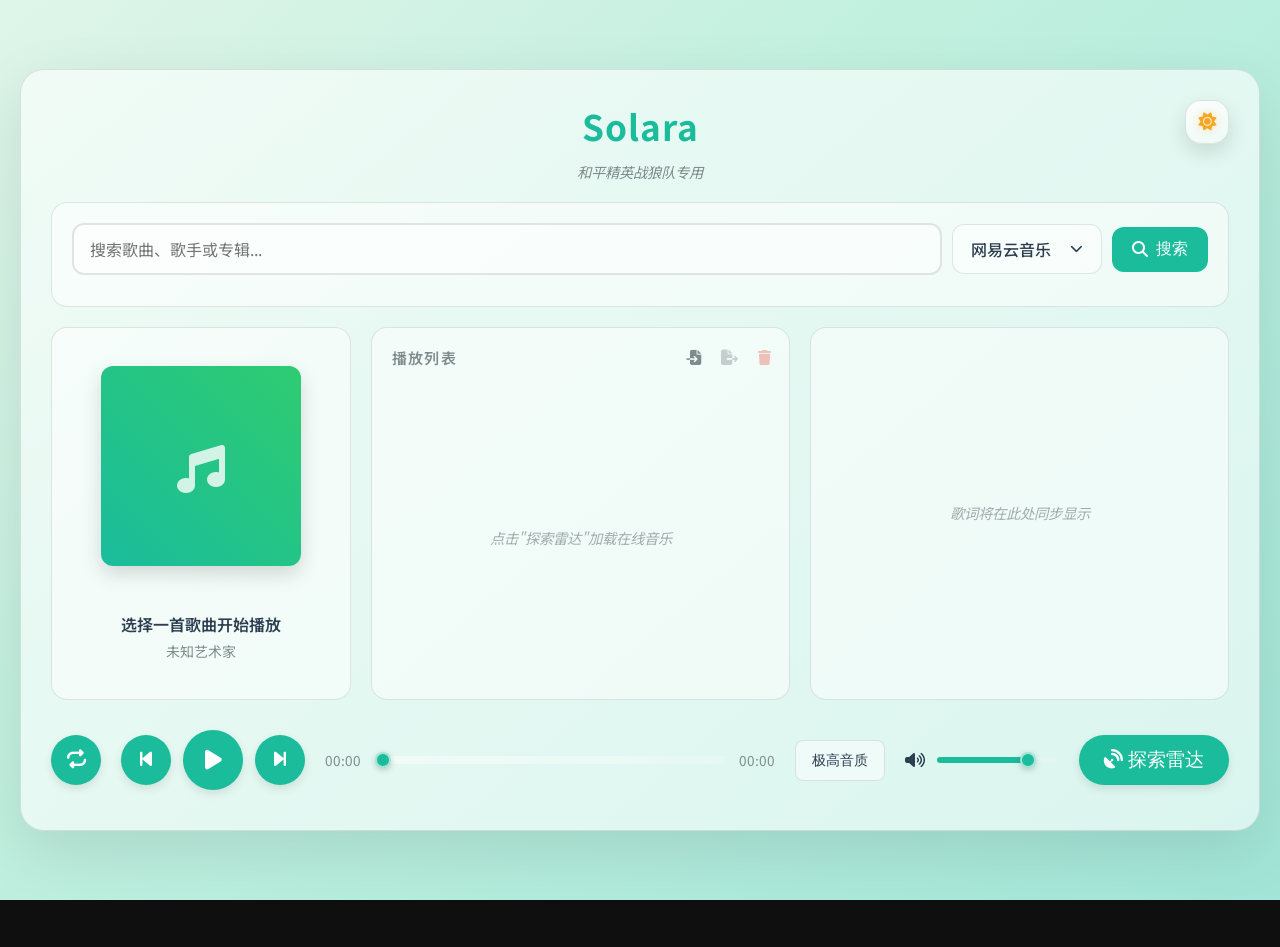
==== commit aa9a2358: "Update warning message in index.html" ====
--- a/index.html
+++ b/index.html
@@ -85,7 +85,7 @@
         </div>
         <div class="header">
             <h1>Solara</h1>
-            <div class="warning">wff家人们自用！</div>
+            <div class="warning">和平精英战狼队专用</div>
             <div class="theme-switch-wrapper">
                 <button id="themeToggleButton" class="theme-toggle-button" type="button" aria-label="切换深浅色模式">
                     <i class="fas fa-sun theme-icon theme-icon--sun" aria-hidden="true"></i>
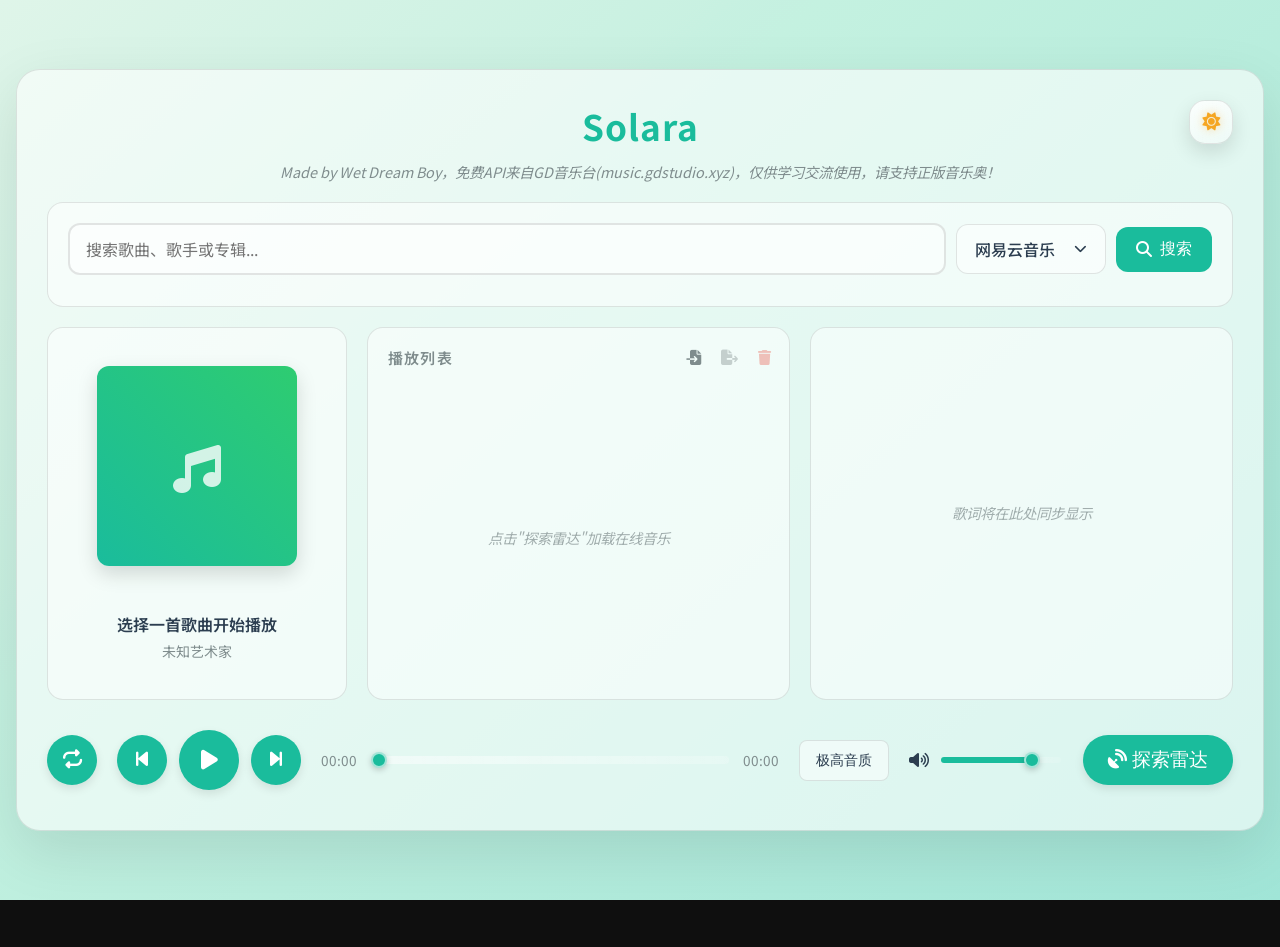
==== commit 34a61c81: "Add files via upload" ====
--- a/index.html
+++ b/index.html
@@ -2,7 +2,7 @@
 <html lang="zh-CN">
 <head>
     <meta charset="UTF-8">
-    <meta name="viewport" content="width=device-width, initial-scale=1.0, maximum-scale=1.0, user-scalable=no">
+    <meta name="viewport" content="width=device-width, initial-scale=1.0, viewport-fit=cover">
     <title>Solara</title>
     <meta name="apple-mobile-web-app-title" content="Solara">
     <link rel="icon" type="image/svg+xml" href="/favicon.svg">
@@ -65,6 +65,39 @@
             setViewportUnit();
         })();
     </script>
+    <style id="safari-ios-26-fix">
+        /* --- Safari iOS 26 Fix --- */
+        html, body {
+            margin: 0;
+            padding: 0;
+            width: 100%;
+            overflow-x: hidden;
+            box-sizing: border-box;
+        }
+        .login-shell {
+            position: relative;
+            left: 50%;
+            transform: translateX(-50%);
+            margin-inline: auto;
+        }
+        body {
+            padding-left: max(env(safe-area-inset-left), 16px);
+            padding-right: max(env(safe-area-inset-right), 16px);
+        }
+        @supports (height: 100dvh) {
+            :root {
+                --mobile-vh: 100dvh;
+            }
+        }
+    </style>
+    <script>
+        (function fixMobileVH(){
+            document.documentElement.style.setProperty("--mobile-vh", window.innerHeight + "px");
+            window.addEventListener("resize", fixMobileVH);
+            window.addEventListener("orientationchange", fixMobileVH);
+        })();
+    </script>
+
 </head>
 <body>
     <div class="background-stage" id="backgroundStage" aria-hidden="true">
@@ -85,7 +118,7 @@
         </div>
         <div class="header">
             <h1>Solara</h1>
-            <div class="warning">和平精英战狼队专用</div>
+            <div class="warning">Made by Wet Dream Boy，免费API来自GD音乐台(music.gdstudio.xyz)，仅供学习交流使用，请支持正版音乐奥！</div>
             <div class="theme-switch-wrapper">
                 <button id="themeToggleButton" class="theme-toggle-button" type="button" aria-label="切换深浅色模式">
                     <i class="fas fa-sun theme-icon theme-icon--sun" aria-hidden="true"></i>
--- a/css/style.css
+++ b/css/style.css
@@ -101,6 +101,9 @@
 .background-stage {
     position: fixed;
     inset: 0;
+    width: 100%;
+    max-width: 100vw;
+    box-sizing: border-box;
     pointer-events: none;
     z-index: -2;
     overflow: hidden;
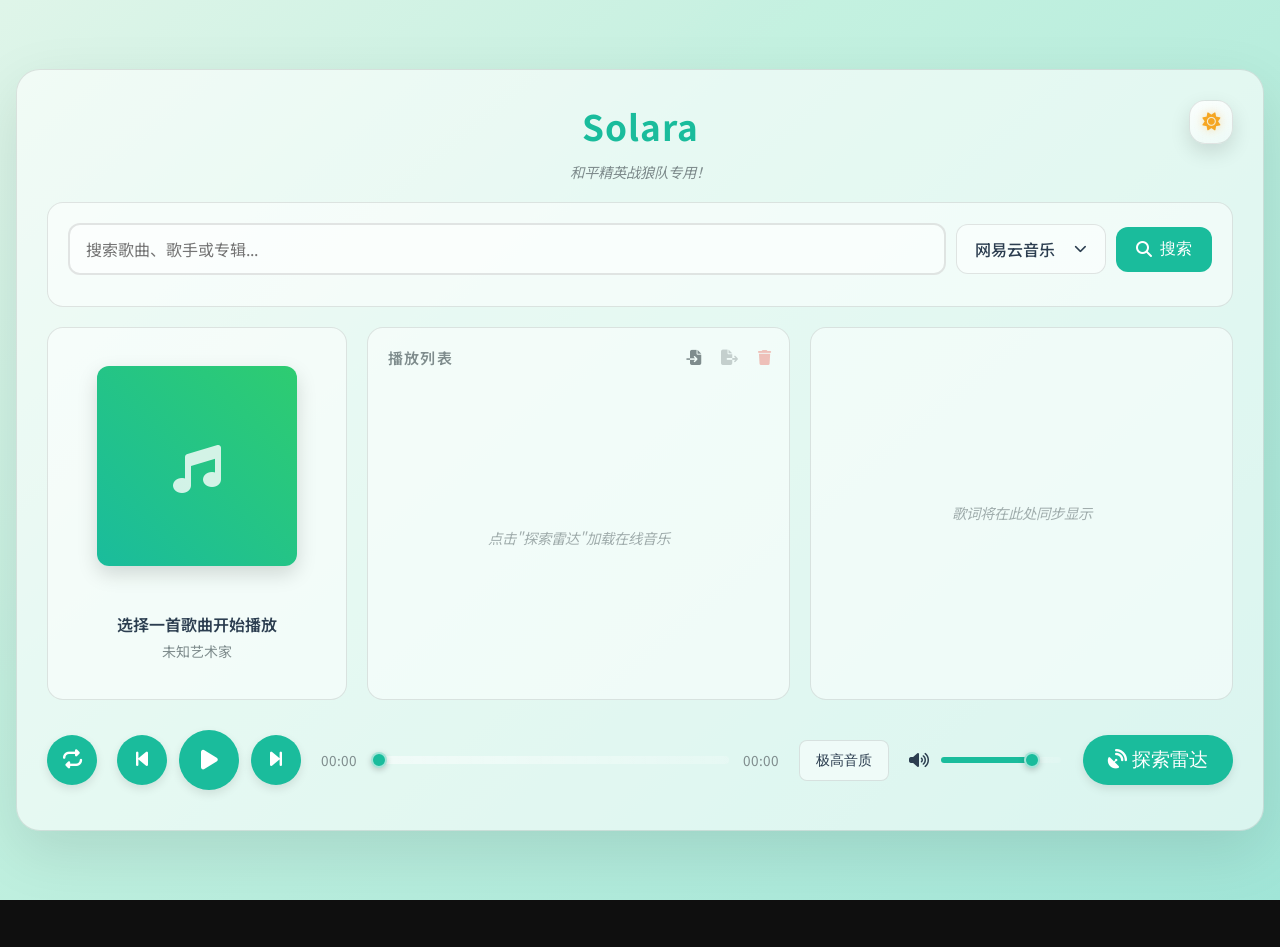
==== commit 3fc67346: "Update index.html" ====
--- a/index.html
+++ b/index.html
@@ -118,7 +118,7 @@
         </div>
         <div class="header">
             <h1>Solara</h1>
-            <div class="warning">Made by Wet Dream Boy，免费API来自GD音乐台(music.gdstudio.xyz)，仅供学习交流使用，请支持正版音乐奥！</div>
+            <div class="warning">和平精英战狼队专用！</div>
             <div class="theme-switch-wrapper">
                 <button id="themeToggleButton" class="theme-toggle-button" type="button" aria-label="切换深浅色模式">
                     <i class="fas fa-sun theme-icon theme-icon--sun" aria-hidden="true"></i>
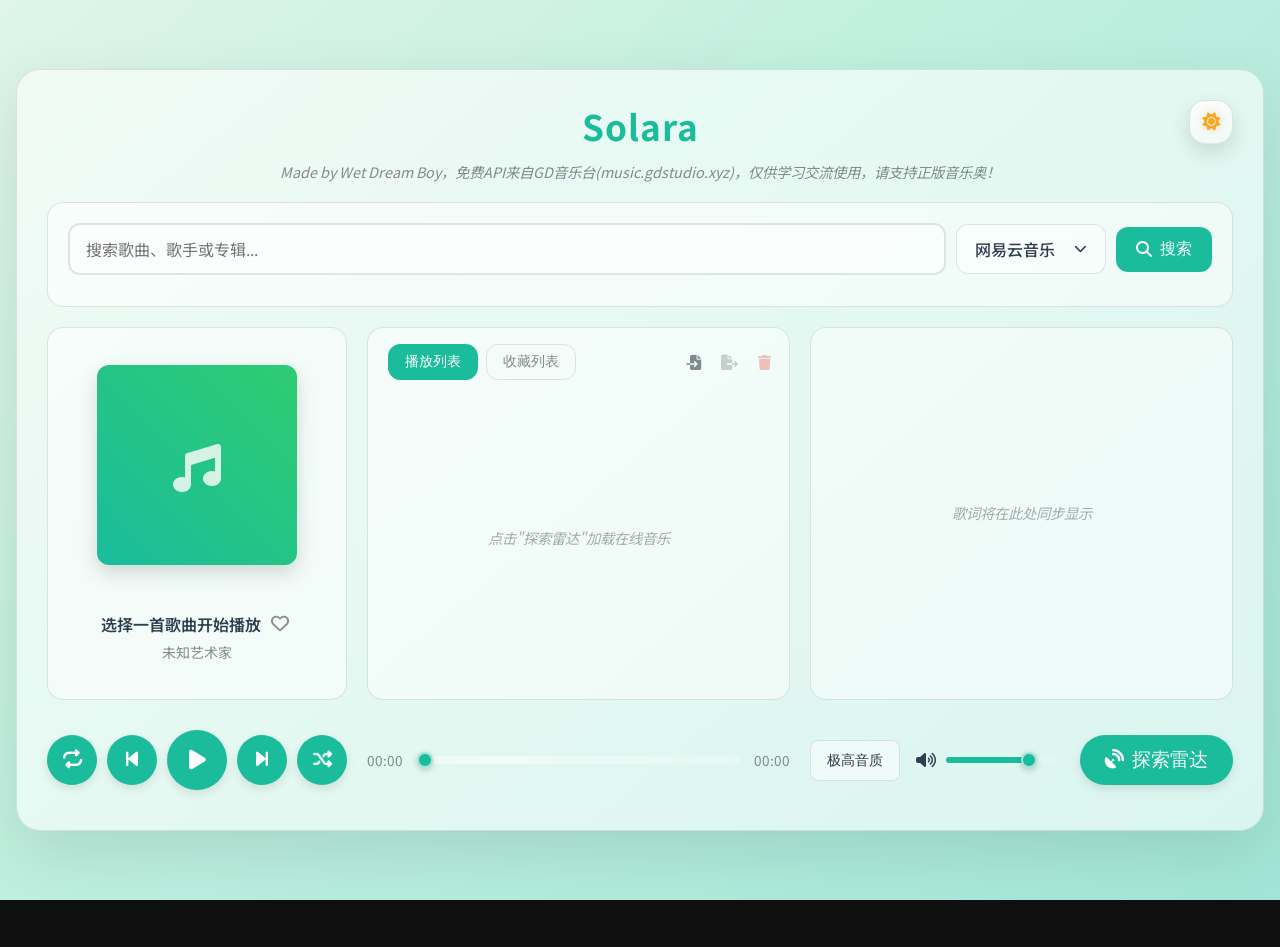
==== commit b4e94dde: "Add files via upload" ====
--- a/index.html
+++ b/index.html
@@ -118,7 +118,7 @@
         </div>
         <div class="header">
             <h1>Solara</h1>
-            <div class="warning">和平精英战狼队专用！</div>
+            <div class="warning">Made by Wet Dream Boy，免费API来自GD音乐台(music.gdstudio.xyz)，仅供学习交流使用，请支持正版音乐奥！</div>
             <div class="theme-switch-wrapper">
                 <button id="themeToggleButton" class="theme-toggle-button" type="button" aria-label="切换深浅色模式">
                     <i class="fas fa-sun theme-icon theme-icon--sun" aria-hidden="true"></i>
@@ -147,11 +147,29 @@
             </div>
             <div id="searchResults" class="search-results">
                 <div class="search-results-toolbar">
-                    <button id="importSelectedBtn" class="import-selected-btn" type="button" disabled>
-                        <i class="fas fa-file-import" aria-hidden="true"></i>
-                        <span class="import-selected-label">导入已选</span>
-                        <span id="importSelectedCount" class="import-selected-count" aria-hidden="true"></span>
-                    </button>
+                    <div class="import-dropdown">
+                        <button
+                            id="importSelectedBtn"
+                            class="import-selected-btn"
+                            type="button"
+                            disabled
+                            aria-haspopup="menu"
+                            aria-expanded="false"
+                        >
+                            <i class="fas fa-file-import" aria-hidden="true"></i>
+                            <span class="import-selected-label">导入已选</span>
+                            <span id="importSelectedCount" class="import-selected-count" aria-hidden="true"></span>
+                            <i class="fas fa-caret-down import-dropdown-caret" aria-hidden="true"></i>
+                        </button>
+                        <div class="import-dropdown-menu" id="importSelectedMenu" role="menu" hidden>
+                            <button id="importToPlaylist" class="import-dropdown-item" type="button" role="menuitem">
+                                导入到播放列表
+                            </button>
+                            <button id="importToFavorites" class="import-dropdown-item" type="button" role="menuitem">
+                                导入到收藏列表
+                            </button>
+                        </div>
+                    </div>
                 </div>
                 <div id="searchResultsList" class="search-results-list"></div>
             </div>
@@ -178,7 +196,18 @@
                     </div>
                 </div>
                 <div class="current-song-info">
-                    <div class="current-song-title" id="currentSongTitle">选择一首歌曲开始播放</div>
+                    <div class="current-song-title-row">
+                        <span class="current-song-title" id="currentSongTitle">选择一首歌曲开始播放</span>
+                        <button
+                            class="favorite-toggle current-favorite-btn"
+                            id="currentFavoriteToggle"
+                            type="button"
+                            aria-label="收藏当前歌曲"
+                            title="收藏当前歌曲"
+                        >
+                            <i class="far fa-heart" aria-hidden="true"></i>
+                        </button>
+                    </div>
                     <div class="current-song-artist" id="currentSongArtist">未知艺术家</div>
                     <button class="mobile-quality-chip" id="mobileQualityToggle" type="button" aria-haspopup="menu" aria-expanded="false">
                         <span id="mobileQualityLabel">极高音质</span>
@@ -190,49 +219,129 @@
             <div class="mobile-panel" id="mobilePanel">
                 <div class="mobile-panel-header" id="mobilePanelHeader">
                     <div class="mobile-panel-handle" aria-hidden="true"></div>
-                    <div class="mobile-panel-title" id="mobilePanelTitle">播放列表</div>
-                    <div class="mobile-panel-actions">
+                    <div class="playlist-tabs" role="tablist">
                         <button
-                            id="mobileImportPlaylistBtn"
-                            class="mobile-panel-action-btn"
+                            id="mobilePlaylistTab"
+                            class="playlist-tab active"
                             type="button"
-                            aria-label="导入播放列表"
-                            title="导入播放列表"
+                            role="tab"
+                            aria-selected="true"
+                            data-target="playlist"
                         >
-                            <i class="fas fa-file-import" aria-hidden="true"></i>
+                            播放列表
                         </button>
                         <button
-                            id="mobileExportPlaylistBtn"
-                            class="mobile-panel-action-btn"
+                            id="mobileFavoritesTab"
+                            class="playlist-tab"
                             type="button"
-                            aria-label="导出播放列表"
-                            title="导出播放列表"
-                            aria-disabled="true"
-                            disabled
+                            role="tab"
+                            aria-selected="false"
+                            data-target="favorites"
                         >
-                            <i class="fas fa-file-export" aria-hidden="true"></i>
+                            收藏列表
                         </button>
-                        <button
-                            id="mobileClearPlaylistBtn"
-                            class="mobile-panel-action-btn mobile-panel-clear-btn"
-                            type="button"
-                            aria-label="清空播放列表"
-                            title="清空播放列表"
-                            onclick="clearPlaylist()"
-                            hidden
-                            aria-hidden="true"
-                        >
-                            <i class="fas fa-trash" aria-hidden="true"></i>
-                        </button>
+                    </div>
+                    <div class="mobile-panel-actions">
+                        <div class="mobile-actions-group" id="mobilePlaylistActions" role="group" aria-label="播放列表操作" aria-hidden="false">
+                            <button
+                                id="mobileImportPlaylistBtn"
+                                class="mobile-panel-action-btn"
+                                type="button"
+                                aria-label="导入播放列表"
+                                title="导入播放列表"
+                            >
+                                <i class="fas fa-file-import" aria-hidden="true"></i>
+                            </button>
+                            <button
+                                id="mobileExportPlaylistBtn"
+                                class="mobile-panel-action-btn"
+                                type="button"
+                                aria-label="导出播放列表"
+                                title="导出播放列表"
+                                aria-disabled="true"
+                                disabled
+                            >
+                                <i class="fas fa-file-export" aria-hidden="true"></i>
+                            </button>
+                            <button
+                                id="mobileClearPlaylistBtn"
+                                class="mobile-panel-action-btn mobile-panel-clear-btn"
+                                type="button"
+                                aria-label="清空播放列表"
+                                title="清空播放列表"
+                                onclick="clearPlaylist()"
+                                hidden
+                                aria-hidden="true"
+                            >
+                                <i class="fas fa-trash" aria-hidden="true"></i>
+                            </button>
+                        </div>
+                        <div class="mobile-actions-group" id="mobileFavoritesActions" role="group" aria-label="收藏列表操作" hidden aria-hidden="true">
+                            <button
+                                id="mobileAddAllFavoritesBtn"
+                                class="mobile-panel-action-btn"
+                                type="button"
+                                aria-label="全部添加到播放列表"
+                                title="全部添加到播放列表"
+                            >
+                                <i class="fas fa-plus-circle" aria-hidden="true"></i>
+                            </button>
+                            <button
+                                id="mobileImportFavoritesBtn"
+                                class="mobile-panel-action-btn"
+                                type="button"
+                                aria-label="导入收藏列表"
+                                title="导入收藏列表"
+                            >
+                                <i class="fas fa-file-import" aria-hidden="true"></i>
+                            </button>
+                            <button
+                                id="mobileExportFavoritesBtn"
+                                class="mobile-panel-action-btn"
+                                type="button"
+                                aria-label="导出收藏列表"
+                                title="导出收藏列表"
+                                aria-disabled="true"
+                                disabled
+                            >
+                                <i class="fas fa-file-export" aria-hidden="true"></i>
+                            </button>
+                            <button
+                                id="mobileClearFavoritesBtn"
+                                class="mobile-panel-action-btn mobile-panel-clear-btn"
+                                type="button"
+                                aria-label="清空收藏列表"
+                                title="清空收藏列表"
+                            >
+                                <i class="fas fa-trash" aria-hidden="true"></i>
+                            </button>
+                        </div>
                         <button id="mobilePanelClose" class="mobile-close-btn mobile-panel-action-btn" type="button" aria-label="收起播放面板">
                             <i class="fas fa-chevron-down" aria-hidden="true"></i>
                         </button>
                     </div>
                 </div>
 
-                <div class="playlist active empty" id="playlist">
+                <div class="playlist active empty" id="playlist" role="tabpanel" aria-labelledby="playlistTab">
                     <div class="playlist-header">
-                        <div class="playlist-label" aria-hidden="true">播放列表</div>
+                        <div class="playlist-tabs" role="tablist">
+                            <button
+                                id="playlistTab"
+                                class="playlist-tab active"
+                                type="button"
+                                role="tab"
+                                aria-selected="true"
+                                data-target="playlist"
+                            >播放列表</button>
+                            <button
+                                id="favoritesTab"
+                                class="playlist-tab"
+                                type="button"
+                                role="tab"
+                                aria-selected="false"
+                                data-target="favorites"
+                            >收藏列表</button>
+                        </div>
                         <div class="playlist-actions-tray" role="group" aria-label="播放列表操作">
                             <input
                                 id="importPlaylistInput"
@@ -273,6 +382,76 @@
                     </div>
                     <div class="playlist-scroll">
                         <div class="playlist-items" id="playlistItems"></div>
+                    </div>
+                </div>
+                <div class="playlist favorites empty" id="favorites" role="tabpanel" aria-labelledby="favoritesTab" hidden>
+                    <div class="playlist-header">
+                        <div class="playlist-tabs" role="tablist">
+                            <button
+                                id="playlistTabSecondary"
+                                class="playlist-tab active"
+                                type="button"
+                                role="tab"
+                                aria-selected="true"
+                                data-target="playlist"
+                            >播放列表</button>
+                            <button
+                                id="favoritesTabSecondary"
+                                class="playlist-tab"
+                                type="button"
+                                role="tab"
+                                aria-selected="false"
+                                data-target="favorites"
+                            >收藏列表</button>
+                        </div>
+                        <div class="playlist-actions-tray" role="group" aria-label="收藏列表操作">
+                            <button
+                                class="playlist-action-btn"
+                                id="addAllFavoritesBtn"
+                                type="button"
+                                title="全部添加到播放列表"
+                                aria-label="全部添加到播放列表"
+                            >
+                                <i class="fas fa-plus-circle" aria-hidden="true"></i>
+                            </button>
+                            <input
+                                id="importFavoritesInput"
+                                class="playlist-import-input"
+                                type="file"
+                                accept="application/json"
+                                hidden
+                            />
+                            <button
+                                class="playlist-action-btn"
+                                id="importFavoritesBtn"
+                                type="button"
+                                title="导入收藏列表"
+                                aria-label="导入收藏列表"
+                            >
+                                <i class="fas fa-file-import" aria-hidden="true"></i>
+                            </button>
+                            <button
+                                class="playlist-action-btn"
+                                id="exportFavoritesBtn"
+                                type="button"
+                                title="导出收藏列表"
+                                aria-label="导出收藏列表"
+                            >
+                                <i class="fas fa-file-export" aria-hidden="true"></i>
+                            </button>
+                            <button
+                                class="playlist-action-btn playlist-action-btn--clear"
+                                id="clearFavoritesBtn"
+                                type="button"
+                                title="清空收藏列表"
+                                aria-label="清空收藏列表"
+                            >
+                                <i class="fas fa-trash" aria-hidden="true"></i>
+                            </button>
+                        </div>
+                    </div>
+                    <div class="playlist-scroll">
+                        <div class="playlist-items" id="favoriteItems"></div>
                     </div>
                 </div>
                 <div class="lyrics empty" id="lyrics" data-placeholder="default">
@@ -292,28 +471,31 @@
                 <button class="transport-button transport-button--play" id="playPauseBtn" type="button" title="播放 / 暂停"><i class="fas fa-play"></i></button>
                 <button class="transport-button transport-button--next" onclick="playNext()" type="button" title="下一曲"><i class="fas fa-forward-step"></i></button>
                 <button class="transport-button transport-button--queue" id="mobileQueueToggle" type="button" title="打开播放列表" aria-label="打开播放列表"><i class="fas fa-bars"></i></button>
+                <button class="transport-button transport-button--shuffle" id="shuffleToggleBtn" type="button" title="随机播放" aria-label="切换随机播放"><i class="fas fa-shuffle shuffle-icon shuffle-icon--off"></i></button>
             </div>
             <div class="progress-container">
                 <span id="currentTimeDisplay">00:00</span>
                 <input type="range" id="progressBar" min="0" max="0" step="0.1" value="0">
                 <span id="durationDisplay">00:00</span>
             </div>
-            <div class="audio-tools">
-                <div class="player-quality">
-                    <button id="qualityToggle" class="player-quality-btn" type="button">
-                        <span id="qualityLabel">极高音质</span>
-                    </button>
-                    <div id="playerQualityMenu" class="player-quality-menu"></div>
-                </div>
-                <div class="volume-container">
-                    <i id="volumeIcon" class="fas fa-volume-up"></i>
-                    <input type="range" id="volumeSlider" min="0" max="1" step="0.01" value="0.8">
-                </div>
-            </div>
-            <button id="loadOnlineBtn" title="聚合所有雷达，探索新音乐">
-                <span class="btn-text"><i class="fas fa-satellite-dish"></i> 探索雷达</span>
-                <span class="loader" style="display: none;"></span>
-            </button>
+            <div class="control-trailing">
+                <div class="audio-tools">
+                    <div class="player-quality">
+                        <button id="qualityToggle" class="player-quality-btn" type="button">
+                            <span id="qualityLabel">极高音质</span>
+                        </button>
+                        <div id="playerQualityMenu" class="player-quality-menu"></div>
+                    </div>
+                    <div class="volume-container">
+                        <i id="volumeIcon" class="fas fa-volume-up"></i>
+                        <input type="range" id="volumeSlider" min="0" max="1" step="0.01" value="0.8">
+                    </div>
+                </div>
+                <button id="loadOnlineBtn" title="聚合所有雷达，探索新音乐">
+                    <span class="btn-text"><i class="fas fa-satellite-dish"></i> 探索雷达</span>
+                    <span class="loader" style="display: none;"></span>
+                </button>
+            </div>
         </div>
     </div>
 
--- a/css/style.css
+++ b/css/style.css
@@ -11,6 +11,7 @@
     --primary-color-dark: #12836d;
     --warning-color: #e74c3c;
     --success-color: #2ecc71;
+    --success-color-hover: #27ae60;
     --item-hover-bg: rgba(26, 188, 156, 0.1);
     --item-current-bg: rgba(26, 188, 156, 0.2);
     --item-current-text: var(--primary-color);
@@ -38,31 +39,7 @@
     --lyrics-highlight-text: #34d1b6;
     --component-bg: rgba(44, 44, 44, 0.5);
     --scrollbar-thumb-bg: rgba(255, 255, 255, 0.2);
-}
-
-.dark-mode .quality-menu {
-    background: rgba(44, 44, 44, 0.95);
-    border: 2px solid var(--primary-color);
-}
-
-.dark-mode .quality-option {
-    background: rgba(44, 44, 44, 0.8);
-    color: #ecf0f1;
-    border-bottom: 1px solid rgba(26, 188, 156, 0.25);
-}
-
-.dark-mode .player-quality-menu {
-    background: rgba(44, 44, 44, 0.95);
-    border-color: var(--primary-color);
-}
-
-.dark-mode .player-quality-option {
-    color: #ecf0f1;
-}
-
-.dark-mode .player-quality-option:hover,
-.dark-mode .player-quality-option.active {
-    color: #ffffff;
+    --success-color-hover: #1f8a4f;
 }
 
 .dark-mode .source-menu {
@@ -411,7 +388,7 @@
 }
 
 .search-results-toolbar {
-    display: flex;
+    display: flex !important;
     justify-content: flex-end;
     align-items: center;
     gap: 8px;
@@ -421,6 +398,66 @@
     top: 0;
     z-index: 2;
     background: none;
+}
+
+.import-dropdown {
+    position: relative;
+    display: inline-flex;
+    align-items: stretch;
+    z-index: 20000;
+}
+
+.import-selected-btn {
+    display: inline-flex;
+    flex-direction: row;
+    align-items: center;
+    gap: 6px;
+    writing-mode: horizontal-tb;
+    white-space: nowrap;
+}
+
+.import-dropdown-caret {
+    font-size: 12px;
+}
+
+.import-dropdown-menu {
+    position: absolute;
+    top: calc(100% + 4px);
+    right: 0;
+    background: rgba(255, 255, 255, 0.98);
+    border: 1px solid var(--border-color);
+    border-radius: 8px;
+    box-shadow: 0 8px 24px rgba(0, 0, 0, 0.18);
+    padding: 6px 0;
+    min-width: 160px;
+    z-index: 20000;
+    pointer-events: auto;
+}
+
+.dark-mode .import-dropdown-menu {
+    background: rgba(28, 28, 28, 0.98);
+    border-color: rgba(255, 255, 255, 0.12);
+    box-shadow: 0 10px 28px rgba(0, 0, 0, 0.45);
+}
+
+.import-dropdown-menu[hidden] {
+    display: none;
+}
+
+.import-dropdown-item {
+    width: 100%;
+    padding: 8px 14px;
+    background: transparent;
+    border: none;
+    text-align: left;
+    font-size: 14px;
+    color: var(--text-primary-color);
+    cursor: pointer;
+    transition: background-color 0.2s ease;
+}
+
+.import-dropdown-item:hover {
+    background: var(--item-hover-bg);
 }
 
 .search-results-list {
@@ -563,10 +600,54 @@
     margin-left: 15px;
 }
 
+.search-result-actions .action-btn {
+    width: 32px;
+    height: 32px;
+    padding: 0;
+    border-radius: 8px;
+    justify-content: center;
+    font-size: 14px;
+    gap: 0;
+    border: 1px solid rgba(255, 255, 255, 0.6);
+}
+
+.search-result-actions .action-btn i {
+    margin: 0;
+}
+
+.search-result-actions .action-btn.favorite {
+    background: #ff4d67;
+    color: #ffffff;
+    border-color: rgba(255, 77, 103, 0.65);
+    box-shadow: 0 6px 16px rgba(255, 77, 103, 0.3);
+}
+
+.search-result-actions .action-btn.favorite.is-active {
+    filter: brightness(1.05);
+}
+
+.search-result-actions .action-btn.favorite:hover {
+    color: #ffffff;
+    filter: brightness(1.05);
+}
+
+.search-result-actions .action-btn.play {
+    border-color: rgba(26, 188, 156, 0.45);
+}
+
+.search-result-actions .action-btn.download {
+    border-color: rgba(46, 204, 113, 0.55);
+    box-shadow: 0 6px 16px rgba(46, 204, 113, 0.28);
+}
+
+
 .import-selected-btn {
     display: inline-flex;
+    flex-direction: row;
     align-items: center;
     gap: 6px;
+    writing-mode: horizontal-tb;
+    white-space: nowrap;
     border: none;
     border-radius: 999px;
     padding: 8px 16px;
@@ -635,6 +716,11 @@
     box-shadow: 0 4px 12px rgba(46, 204, 113, 0.3);
 }
 
+.search-result-actions .action-btn.download {
+    padding: 0;
+    font-size: 14px;
+}
+
 /* 主要内容区域 - 播放模式显示，搜索模式隐藏 */
 .main-content {
     display: contents;
@@ -660,7 +746,7 @@
     text-align: center;
     box-sizing: border-box;
     height: 100%;
-    overflow-y: auto;
+    overflow: hidden;
     transition: all 0.5s cubic-bezier(0.4, 0, 0.2, 1);
 }
 
@@ -707,11 +793,38 @@
     width: 100%;
 }
 
+.current-song-title-row {
+    display: inline-flex;
+    align-items: center;
+    justify-content: center;
+    gap: 6px;
+    width: 100%;
+    margin-bottom: 5px;
+}
+
+.current-song-title-row .current-song-title {
+    flex: 0 1 auto;
+    max-width: calc(100% - 40px);
+    min-width: 0;
+    text-align: center;
+    overflow: hidden;
+    text-overflow: ellipsis;
+    white-space: nowrap;
+}
+
+.current-song-title-row .current-favorite-btn {
+    position: static;
+    transform: none;
+    display: inline-flex;
+    align-items: center;
+    justify-content: center;
+    background: none;
+}
+
 .current-song-title {
     font-size: 16px;
     font-weight: 600;
     color: var(--text-color);
-    margin-bottom: 5px;
     white-space: nowrap;
     overflow: hidden;
     text-overflow: ellipsis;
@@ -758,6 +871,15 @@
     box-sizing: border-box;
 }
 
+html.desktop-view .playlist {
+    padding-top: 72px;
+}
+
+.playlist[hidden],
+.playlist.favorites[hidden] {
+    display: none !important;
+}
+
 
 .playlist-header {
     position: absolute;
@@ -772,26 +894,16 @@
     z-index: 5;
 }
 
-.playlist-label {
-    display: flex;
-    align-items: center;
-    justify-content: flex-start;
-    color: var(--text-secondary-color);
-    font-size: 15px;
-    font-weight: 600;
-    letter-spacing: 0.08em;
-    line-height: 1.2;
-    pointer-events: none;
-    text-transform: none;
-    white-space: nowrap;
-}
-
-html.desktop-view body.dark-mode .playlist-label {
-    color: var(--text-color);
-}
-
-html.mobile-view .playlist-label {
-    display: none;
+.playlist-header > * {
+    pointer-events: auto;
+}
+
+.playlist-header .playlist-tabs {
+    display: flex;
+    align-items: center;
+    gap: 8px;
+    flex: 1;
+    min-width: 0;
 }
 
 .playlist-actions-tray {
@@ -886,7 +998,38 @@
 }
 
 html.mobile-view .playlist-header {
+    position: static;
+    top: auto;
+    left: auto;
+    right: auto;
+    display: flex;
+    flex-direction: column;
+    align-items: stretch;
+    gap: 12px;
+    margin-bottom: 12px;
+    pointer-events: auto;
+}
+
+html.mobile-view #playlist.playlist .playlist-header {
     display: none;
+}
+html.mobile-view #favorites.playlist .playlist-header {
+    display: none;
+}
+
+html.mobile-view .playlist-header .playlist-tabs {
+    display: none;
+}
+
+html.mobile-view .playlist-header .playlist-actions-tray {
+    justify-content: flex-end;
+    flex-wrap: wrap;
+    gap: 10px;
+}
+
+html.mobile-view .playlist-header .playlist-action-btn {
+    width: 36px;
+    height: 36px;
 }
 
 /* 当播放列表有内容时，调整布局 */
@@ -904,6 +1047,10 @@
     font-size: 0.9em;
 }
 
+.playlist.favorites.empty::before {
+    content: "";
+}
+
 .playlist-scroll {
     flex: 1;
     width: 100%;
@@ -917,12 +1064,98 @@
     display: none;
 }
 
+.playlist-tabs {
+    display: flex;
+    gap: 8px;
+}
+
+.playlist-tab {
+    display: inline-flex;
+    align-items: center;
+    justify-content: center;
+    padding: 8px 16px;
+    border-radius: 12px;
+    border: 1px solid var(--border-color);
+    background: transparent;
+    color: var(--text-secondary-color);
+    font-size: 14px;
+    font-weight: 500;
+    cursor: pointer;
+    transition: background-color 0.2s ease, color 0.2s ease, border-color 0.2s ease;
+    flex: 0 0 auto;
+    min-width: 0;
+}
+
+.playlist-tab:focus-visible {
+    outline: 2px solid var(--primary-color);
+    outline-offset: 2px;
+}
+
+.playlist-tab:hover:not(.active) {
+    border-color: var(--primary-color);
+    color: var(--primary-color);
+}
+
+.playlist-tab.active {
+    background: var(--primary-color);
+    color: #fff;
+    border-color: var(--primary-color);
+}
+
+.mobile-panel-header .playlist-tabs {
+    display: flex;
+    gap: 4px;
+    justify-self: flex-start;
+    flex: 0 0 auto;
+}
+
+.mobile-panel-header .playlist-tab {
+    flex: 0 0 auto;
+    height: 36px;
+    padding: 0 12px;
+    border-radius: 999px;
+    border: 1px solid var(--border-color);
+    background: transparent;
+    color: var(--text-secondary-color);
+    font-size: 12px;
+    font-weight: 500;
+    cursor: pointer;
+    transition: background-color 0.2s ease, color 0.2s ease, border-color 0.2s ease;
+}
+
+.mobile-panel-header .playlist-tab.active {
+    background: var(--primary-color);
+    color: #fff;
+    border-color: var(--primary-color);
+}
+
+.mobile-panel-header .playlist-tab:hover:not(.active) {
+    border-color: var(--primary-color);
+    color: var(--primary-color);
+}
+
+/* 使收藏列表与播放列表共享相同的定位和内边距 */
+.playlist.favorites {
+    margin-top: 0;
+    padding-top: 72px;
+}
+
+/* 切换时隐藏非激活列表的标题和操作按钮 */
+.playlist:not(.active) .playlist-header {
+    display: none;
+}
+
+.favorites[hidden] {
+    display: none !important;
+}
+
 .playlist-items {
     width: 100%;
 }
 
 .playlist-items .playlist-item {
     padding: 10px 12px;
+    padding-right: 110px;
     border-radius: 8px;
     transition: all 0.2s ease-in-out;
     cursor: pointer;
@@ -944,96 +1177,318 @@
     background-color: var(--item-current-bg);
 }
 
-/* 播放列表项下载按钮 - 修复大小和显示问题 */
-.playlist-item-download {
+
+.playlist-item-favorite,
+.playlist-item-download,
+.playlist-item-remove {
     position: absolute;
-    right: 35px; /* Adjusted position */
     top: 50%;
     transform: translateY(-50%);
-    background: var(--success-color);
-    color: white;
-    border: none;
-    border-radius: 4px;
-    padding: 4px;
-    font-size: 10px;
-    cursor: pointer;
-    opacity: 0;
-    transition: all 0.2s ease;
-    z-index: 1000;
     width: 20px;
     height: 20px;
-    display: flex;
-    align-items: center;
-    justify-content: center;
-}
-
-.playlist-items .playlist-item:hover .playlist-item-download {
+    border-radius: 4px;
+    display: flex;
+    align-items: center;
+    justify-content: center;
+    border: 1px solid transparent;
+    padding: 0;
+    font-size: 14px;
+    cursor: pointer;
+    opacity: 0;
+    transition: transform 0.2s ease, box-shadow 0.2s ease, filter 0.2s ease, opacity 0.2s ease;
+    z-index: 5;
+}
+
+.playlist-items .playlist-item:hover .playlist-item-favorite,
+.playlist-items .playlist-item:hover .playlist-item-download,
+.playlist-items .playlist-item:hover .playlist-item-remove,
+.playlist-items .playlist-item:focus-within .playlist-item-favorite,
+.playlist-items .playlist-item:focus-within .playlist-item-download,
+.playlist-items .playlist-item:focus-within .playlist-item-remove {
     opacity: 1;
 }
 
-.playlist-item-download:hover {
-    background: var(--success-color-hover);
+
+.playlist-item-favorite {
+    right: 74px;
+    background: #ff4d67;
+    color: #ffffff;
+    border-color: rgba(255, 77, 103, 0.6);
+    box-shadow: 0 4px 12px rgba(255, 77, 103, 0.25);
+}
+
+.playlist-item-favorite .fas,
+.playlist-item-favorite .far {
+    margin: 0;
+    transition: color 0.2s ease;
+}
+
+.playlist-item-favorite.is-active {
+    filter: brightness(1.02);
+}
+
+.playlist-item-favorite.is-active .fas,
+.playlist-item-favorite.is-active .far {
+    color: #ffffff;
+}
+
+.playlist-item-download {
+    right: 42px;
+    background: var(--success-color);
+    color: #ffffff;
+    border-color: rgba(46, 204, 113, 0.5);
+    box-shadow: 0 4px 10px rgba(46, 204, 113, 0.2);
+}
+
+.playlist-item-remove {
+    right: 10px;
+    background: rgba(255, 59, 48, 0.9);
+    color: #ffffff;
+    border-color: rgba(231, 76, 60, 0.5);
+    box-shadow: 0 4px 10px rgba(231, 76, 60, 0.22);
+}
+
+.playlist-item-favorite:hover,
+.playlist-items .playlist-item:focus-within .playlist-item-favorite {
     transform: translateY(-50%) scale(1.05);
-}
-
-/* 播放列表项删除按钮 */
-.playlist-item-remove {
+    box-shadow: 0 8px 20px rgba(255, 77, 103, 0.35);
+    filter: brightness(1.05);
+}
+
+.playlist-item-download:hover,
+.playlist-items .playlist-item:focus-within .playlist-item-download {
+    transform: translateY(-50%) scale(1.05);
+    box-shadow: 0 8px 18px rgba(46, 204, 113, 0.25);
+    filter: brightness(1.05);
+}
+
+.playlist-item-remove:hover,
+.playlist-items .playlist-item:focus-within .playlist-item-remove {
+    transform: translateY(-50%) scale(1.05);
+    box-shadow: 0 8px 18px rgba(231, 76, 60, 0.28);
+    filter: brightness(1.05);
+}
+
+.favorite-toggle {
+    border: none;
+    background: none;
+    color: var(--text-secondary-color);
+    cursor: pointer;
+    padding: 4px;
+    display: inline-flex;
+    align-items: center;
+    justify-content: center;
+    transition: color 0.2s ease;
+}
+
+.favorite-toggle:hover {
+    color: var(--primary-color);
+}
+
+.favorite-toggle.is-active {
+    color: #ff4d67;
+}
+
+.playlist-item-favorite.favorite-toggle {
+    padding: 0;
+    background: #ff4d67;
+    color: #ffffff;
+    border: 1px solid rgba(255, 77, 103, 0.6);
+    box-shadow: 0 4px 12px rgba(255, 77, 103, 0.25);
+    transition: opacity 0.2s ease, transform 0.2s ease, box-shadow 0.2s ease,
+        filter 0.2s ease, color 0.2s ease;
+}
+
+.playlist-item-favorite.favorite-toggle:hover {
+    color: #ffffff;
+    background: #e6435b;
+    box-shadow: 0 8px 20px rgba(255, 77, 103, 0.35);
+}
+
+.playlist-item-favorite.favorite-toggle.is-active {
+    color: #ffffff;
+    filter: brightness(1.03);
+}
+
+.current-favorite-btn {
+    font-size: 18px;
+}
+
+.favorites .playlist-items .playlist-item {
+    padding-right: 150px;
+}
+
+.favorite-item-action {
     position: absolute;
-    right: 8px; /* Adjusted position */
     top: 50%;
     transform: translateY(-50%);
-    background: rgba(255, 59, 48, 0.8);
-    color: white;
-    border: none;
-    border-radius: 4px;
-    padding: 4px;
-    font-size: 10px;
-    cursor: pointer;
-    opacity: 0;
-    transition: all 0.2s ease;
-    z-index: 1000;
     width: 20px;
     height: 20px;
-    display: flex;
-    align-items: center;
-    justify-content: center;
-}
-
-.playlist-items .playlist-item:hover .playlist-item-remove {
+    border-radius: 4px;
+    display: flex;
+    align-items: center;
+    justify-content: center;
+    border: 1px solid transparent;
+    cursor: pointer;
+    opacity: 0;
+    transition: transform 0.2s ease, box-shadow 0.2s ease, filter 0.2s ease, opacity 0.2s ease;
+    color: #ffffff;
+}
+
+.favorite-item-action--add {
+    right: 74px;
+    background: var(--primary-color);
+}
+
+.favorite-item-action--download {
+    right: 42px;
+    background: var(--success-color);
+}
+
+.favorite-item-action--remove {
+    right: 10px;
+    background: rgba(255, 59, 48, 0.8);
+}
+
+.favorites .playlist-item:hover .favorite-item-action {
     opacity: 1;
 }
 
-.playlist-item-remove:hover {
+.favorite-item-action:hover,
+.favorites .playlist-items .playlist-item:focus-within .favorite-item-action {
+    transform: translateY(-50%) scale(1.05);
+    filter: brightness(1.05);
+}
+
+.favorite-item-action--add {
+    box-shadow: 0 4px 12px rgba(76, 110, 245, 0.22);
+}
+
+.favorite-item-action--download {
+    box-shadow: 0 4px 10px rgba(46, 204, 113, 0.2);
+}
+
+.favorite-item-action--remove {
+    box-shadow: 0 4px 10px rgba(231, 76, 60, 0.22);
+}
+
+.favorite-item-action--add:hover,
+.favorites .playlist-items .playlist-item:focus-within .favorite-item-action--add {
+    background: var(--primary-color-dark);
+    box-shadow: 0 8px 20px rgba(76, 110, 245, 0.28);
+}
+
+.favorite-item-action--download:hover,
+.favorites .playlist-items .playlist-item:focus-within .favorite-item-action--download {
+    background: var(--success-color-hover);
+    box-shadow: 0 8px 18px rgba(46, 204, 113, 0.25);
+}
+
+.favorite-item-action--remove:hover,
+.favorites .playlist-items .playlist-item:focus-within .favorite-item-action--remove {
     background: rgba(255, 59, 48, 1);
-    transform: translateY(-50%) scale(1.05);
+    box-shadow: 0 8px 18px rgba(231, 76, 60, 0.28);
+}
+
+html.mobile-view .mobile-panel-header .playlist-tabs {
+    gap: 6px;
+    justify-self: flex-start;
+    flex: 0 0 auto;
+}
+
+html.mobile-view .mobile-panel-header .playlist-tab {
+    flex: 0 0 auto;
+    min-width: 0;
+    height: 38px;
+    padding: 0 14px;
+    border-radius: 999px;
+    font-size: 13px;
+}
+
+html.mobile-view .playlist-items .playlist-item {
+    padding-right: 108px;
+}
+
+html.mobile-view .playlist-item-favorite,
+html.mobile-view .playlist-item-download,
+html.mobile-view .playlist-item-remove {
+    width: 28px;
+    height: 28px;
+    border-radius: 8px;
+    opacity: 1;
+}
+
+html.mobile-view .playlist-item-favorite {
+    right: 88px;
+}
+
+html.mobile-view .playlist-item-download {
+    right: 48px;
+}
+
+html.mobile-view .playlist-item-remove {
+    right: 12px;
+}
+
+html.mobile-view .playlist-item-favorite:hover,
+html.mobile-view .playlist-items .playlist-item:focus-within .playlist-item-favorite,
+html.mobile-view .playlist-item-download:hover,
+html.mobile-view .playlist-items .playlist-item:focus-within .playlist-item-download,
+html.mobile-view .playlist-item-remove:hover,
+html.mobile-view .playlist-items .playlist-item:focus-within .playlist-item-remove {
+    transform: translateY(-50%);
+    box-shadow: none;
+    filter: none;
+}
+
+html.mobile-view .favorites .favorite-item-action {
+    opacity: 1;
+}
+
+html.mobile-view .favorites .favorite-item-action:hover,
+html.mobile-view .favorites .playlist-items .playlist-item:focus-within .favorite-item-action {
+    transform: translateY(-50%);
+    box-shadow: none;
+    filter: none;
+}
+
+html.mobile-view .favorites .playlist-items .playlist-item {
+    padding-right: 108px;
+}
+
+html.mobile-view .favorites .favorite-item-action {
+    width: 28px;
+    height: 28px;
+    border-radius: 8px;
+}
+
+html.mobile-view .favorites .favorite-item-action--add {
+    right: 88px;
+}
+
+html.mobile-view .favorites .favorite-item-action--download {
+    right: 48px;
+}
+
+html.mobile-view .favorites .favorite-item-action--remove {
+    right: 12px;
 }
 /* 动态质量菜单样式 */
 .dynamic-quality-menu {
-    background: var(--component-bg);
+    background: #ffffff;
     border: 1px solid var(--border-color);
-    border-radius: 8px;
-    box-shadow: 0 4px 12px rgba(0,0,0,0.15);
-    padding: 8px 0;
-    min-width: 150px;
-    animation: fadeIn 0.2s ease;
-}
-
-.dynamic-quality-menu .quality-option {
-    padding: 8px 16px;
-    cursor: pointer;
-    transition: background-color 0.2s ease;
-    font-size: 14px;
-    color: var(--text-color);
-}
-
-.dynamic-quality-menu .quality-option:hover {
-    background: var(--primary-color);
-    color: white;
-}
-
-@keyframes fadeIn {
-    from { opacity: 0; transform: translateY(-5px); }
-    to { opacity: 1; transform: translateY(0); }
+    border-radius: 12px;
+    box-shadow: 0 12px 30px rgba(0, 0, 0, 0.2);
+    padding: 6px 0;
+    min-width: 180px;
+    overflow: hidden;
+    z-index: 100000;
+}
+
+.dark-mode .dynamic-quality-menu {
+    background: #1c1c1c;
+    border-color: rgba(255, 255, 255, 0.15);
+    box-shadow: 0 12px 34px rgba(0, 0, 0, 0.6);
 }
 
 .lyrics {
@@ -1110,11 +1565,13 @@
 /* 控制区域 */
 .controls {
     grid-area: controls;
-    display: flex;
-    justify-content: center;
-    align-items: center;
-    gap: 20px;
-    flex-wrap: wrap;
+    display: grid;
+    grid-template-columns: 300px minmax(0, 1fr) minmax(0, 1fr);
+    grid-template-areas: "transport progress trailing";
+    align-items: center;
+    column-gap: 20px;
+    row-gap: 12px;
+    width: 100%;
     transition: all 0.5s cubic-bezier(0.4, 0, 0.2, 1);
 }
 .controls button {
@@ -1141,11 +1598,25 @@
     transform: translateY(0); 
     box-shadow: 0 2px 5px rgba(0,0,0,0.1); 
 }
-.controls button#loadOnlineBtn { 
-    width: auto; 
-    border-radius: 25px; 
-    padding: 0 25px; 
-    gap: 10px; 
+.controls button#loadOnlineBtn {
+    width: auto;
+    border-radius: 25px;
+    padding: 0 25px;
+    gap: 10px;
+}
+.controls button#loadOnlineBtn .btn-text {
+    display: inline-flex;
+    align-items: center;
+    gap: 8px;
+    line-height: 1;
+}
+.controls button#loadOnlineBtn .btn-text i {
+    line-height: 1;
+}
+.controls button#loadOnlineBtn .loader {
+    display: inline-flex;
+    align-items: center;
+    justify-content: center;
 }
 .controls button:disabled { 
     background: var(--text-secondary-color); 
@@ -1154,17 +1625,49 @@
     box-shadow: none; 
 }
 .transport-controls {
+    grid-area: transport;
     display: flex;
     align-items: center;
     gap: 12px;
+    justify-self: flex-start;
+}
+
+html:not(.mobile-view) .transport-controls {
+    justify-self: stretch;
+    width: 100%;
+    justify-content: space-between;
+    gap: 0;
 }
 
 html:not(.mobile-view) #playModeBtn {
-    margin-right: 8px;
+    margin-right: 0;
 }
 
 #mobileQueueToggle {
     display: none;
+}
+
+#shuffleToggleBtn {
+    display: inline-flex;
+    align-items: center;
+    justify-content: center;
+}
+
+.transport-button--shuffle .shuffle-icon {
+    display: inline-flex;
+    transition: opacity 0.24s ease, filter 0.24s ease, text-shadow 0.24s ease;
+    filter: none;
+    text-shadow: none;
+}
+
+.transport-button--shuffle .shuffle-icon--off {
+    opacity: 0.9;
+}
+
+.transport-button--shuffle .shuffle-icon--on {
+    opacity: 1;
+    filter: drop-shadow(0 0 4px rgba(255, 255, 255, 0.45));
+    text-shadow: 0 0 1px currentColor;
 }
 
 #playPauseBtn {
@@ -1174,11 +1677,23 @@
 }
 
 .progress-container {
+    grid-area: progress;
     display: flex;
     align-items: center;
     gap: 12px;
-    flex: 1 1 320px;
     min-width: 260px;
+    width: 100%;
+    justify-self: stretch;
+}
+
+.control-trailing {
+    grid-area: trailing;
+    display: flex;
+    align-items: center;
+    justify-content: space-between;
+    gap: 20px;
+    width: 100%;
+    flex-wrap: wrap;
 }
 
 .progress-container span {
@@ -1199,19 +1714,25 @@
 .audio-tools {
     display: flex;
     align-items: center;
-    gap: 20px;
+    gap: 16px;
     flex-wrap: wrap;
+    justify-content: flex-start;
+    flex: 1 1 auto;
+}
+
+.control-trailing #loadOnlineBtn {
+    margin-left: auto;
 }
 
 .volume-container {
     display: flex;
     align-items: center;
-    gap: 10px;
+    gap: 8px;
     min-width: 140px;
 }
 
 .volume-container input[type="range"] {
-    width: 120px;
+    width: 110px;
     height: 6px;
     border-radius: 999px;
     background: linear-gradient(to right, var(--primary-color) 0%, var(--primary-color) var(--volume-progress, 100%), rgba(255, 255, 255, 0.2) var(--volume-progress, 100%), rgba(255, 255, 255, 0.1) 100%);
@@ -1286,7 +1807,7 @@
     position: absolute;
     top: calc(100% + 10px);
     right: 0;
-    background: rgba(255, 255, 255, 0.95);
+    background: #ffffff;
     border-radius: 12px;
     box-shadow: 0 12px 30px rgba(0,0,0,0.2);
     border: 1px solid var(--border-color);
@@ -1296,10 +1817,14 @@
     visibility: hidden;
     transform: translateY(-10px);
     transition: all 0.2s ease;
-    backdrop-filter: blur(12px);
-    -webkit-backdrop-filter: blur(12px);
     z-index: 100000;
     pointer-events: none;
+}
+
+.dark-mode .player-quality-menu {
+    background: #1c1c1c;
+    border-color: rgba(255, 255, 255, 0.15);
+    box-shadow: 0 12px 34px rgba(0, 0, 0, 0.6);
 }
 
 .player-quality-menu.show {
@@ -1330,24 +1855,30 @@
     transform-origin: top center;
 }
 
-.player-quality-option {
+.player-quality-option,
+.quality-option {
     display: flex;
     justify-content: space-between;
     align-items: center;
+    gap: 8px;
     padding: 10px 14px;
     font-size: 0.9em;
     color: var(--text-color);
     cursor: pointer;
     transition: all 0.2s ease;
+    background: transparent;
 }
 
 .player-quality-option:hover,
-.player-quality-option.active {
+.player-quality-option.active,
+.quality-option:hover,
+.quality-option.active {
     background: var(--primary-color);
     color: white;
 }
 
-.player-quality-option small {
+.player-quality-option small,
+.quality-option small {
     opacity: 0.7;
 }
 
@@ -1396,21 +1927,26 @@
 /* 下载质量选择菜单 - 修复层级和显示问题 */
 .quality-menu {
     position: absolute;
-    top: 100%;
+    top: calc(100% + 10px);
     right: 0;
-    background: rgba(255, 255, 255, 0.95);
-    border: 2px solid var(--primary-color);
-    border-radius: 8px;
-    box-shadow: 0 8px 20px rgba(0,0,0,0.25);
-    z-index: 999999;
-    min-width: 120px;
+    background: #ffffff;
+    border: 1px solid var(--border-color);
+    border-radius: 12px;
+    box-shadow: 0 12px 30px rgba(0, 0, 0, 0.2);
+    z-index: 100000;
+    min-width: 180px;
     opacity: 0;
     visibility: hidden;
     transform: translateY(-10px);
     transition: all 0.2s ease;
-    backdrop-filter: blur(10px);
-    -webkit-backdrop-filter: blur(10px);
     pointer-events: none;
+    overflow: hidden;
+}
+
+.dark-mode .quality-menu {
+    background: #1c1c1c;
+    border-color: rgba(255, 255, 255, 0.15);
+    box-shadow: 0 12px 34px rgba(0, 0, 0, 0.6);
 }
 
 /* 确保搜索结果项在质量菜单显示时不会遮挡 */
@@ -1433,32 +1969,6 @@
     visibility: visible;
     transform: translateY(0);
     pointer-events: auto;
-}
-
-.quality-option {
-    padding: 6px 10px;
-    cursor: pointer;
-    transition: all 0.2s ease;
-    font-size: 10px;
-    font-weight: 500;
-    color: var(--text-color);
-    background: rgba(255, 255, 255, 0.8);
-    border-bottom: 1px solid rgba(26, 188, 156, 0.18);
-}
-
-.quality-option:hover {
-    background: var(--primary-color);
-    color: white;
-    transform: translateX(2px);
-}
-
-.quality-option:first-child {
-    border-radius: 6px 6px 0 0;
-}
-
-.quality-option:last-child {
-    border-radius: 0 0 6px 6px;
-    border-bottom: none;
 }
 
 /* 加载更多按钮 - 增强样式 */
@@ -1511,6 +2021,8 @@
     font-size: 12px;
     z-index: 10000;
     max-width: 300px;
+    max-height: 40vh;
+    overflow-y: auto;
     display: none;
 }
 
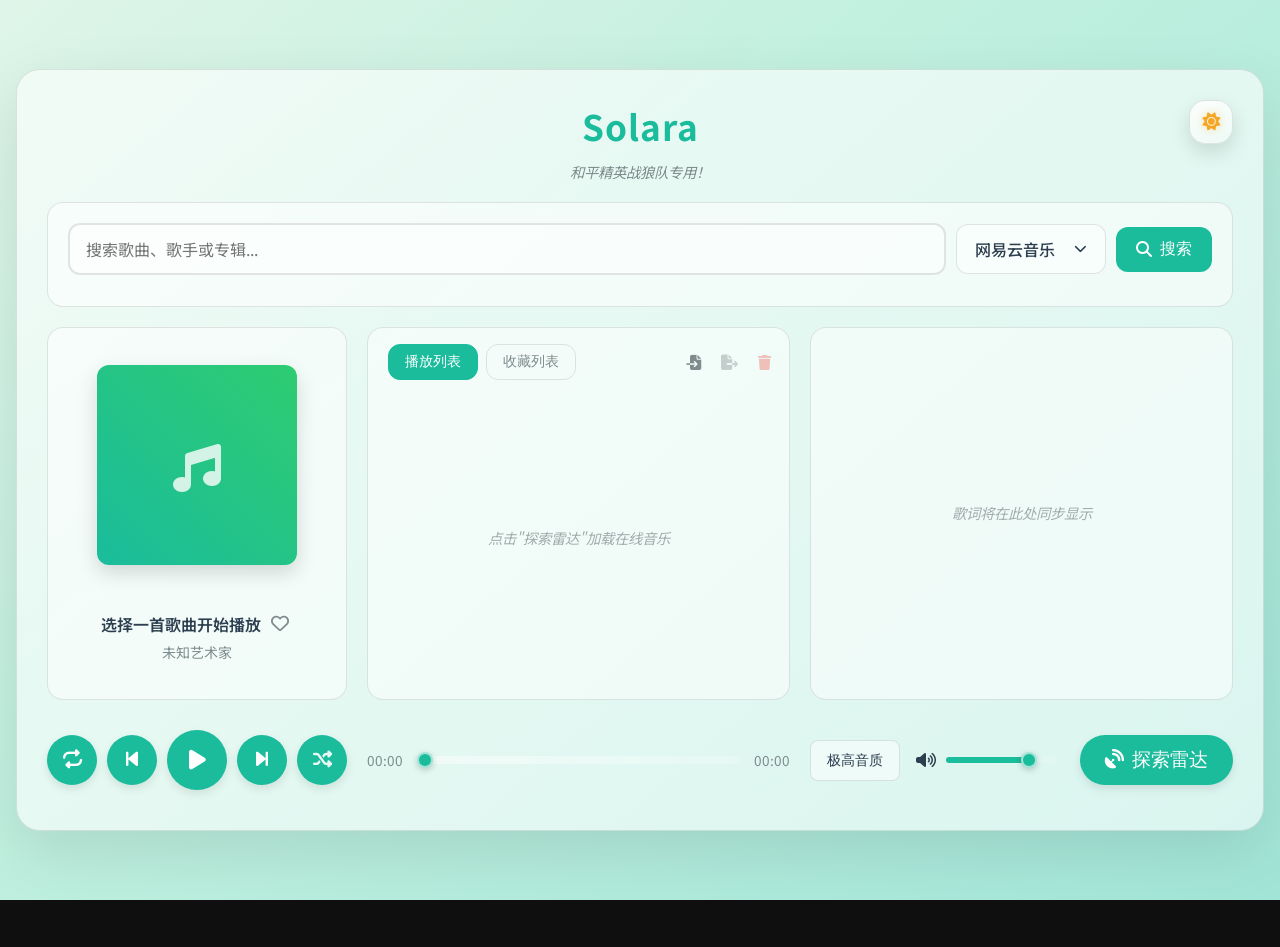
==== commit 372439b2: "Update index.html" ====
--- a/index.html
+++ b/index.html
@@ -118,7 +118,7 @@
         </div>
         <div class="header">
             <h1>Solara</h1>
-            <div class="warning">Made by Wet Dream Boy，免费API来自GD音乐台(music.gdstudio.xyz)，仅供学习交流使用，请支持正版音乐奥！</div>
+            <div class="warning">和平精英战狼队专用！</div>
             <div class="theme-switch-wrapper">
                 <button id="themeToggleButton" class="theme-toggle-button" type="button" aria-label="切换深浅色模式">
                     <i class="fas fa-sun theme-icon theme-icon--sun" aria-hidden="true"></i>
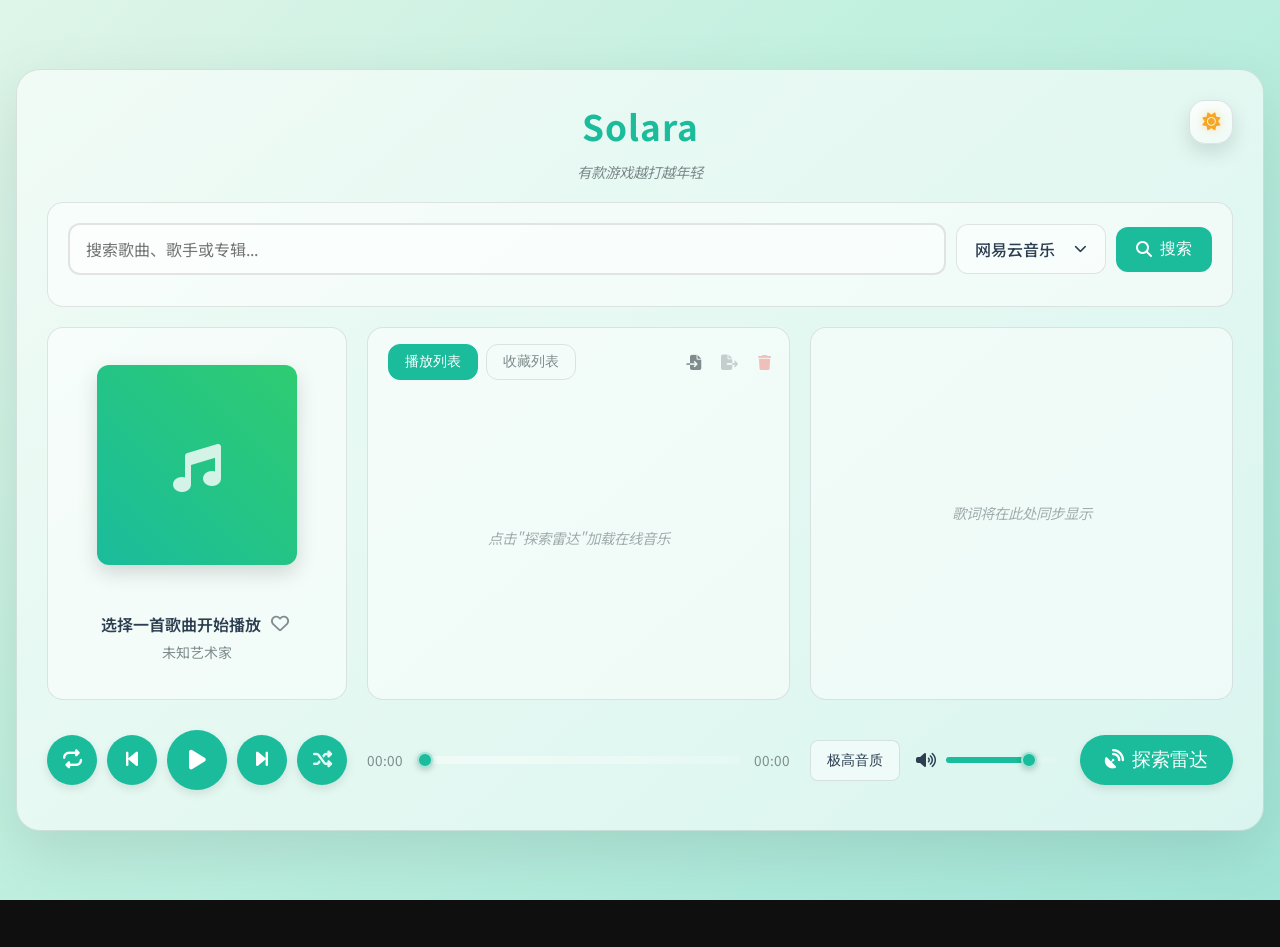
==== commit c127196c: "Update index.html" ====
--- a/index.html
+++ b/index.html
@@ -118,7 +118,7 @@
         </div>
         <div class="header">
             <h1>Solara</h1>
-            <div class="warning">和平精英战狼队专用！</div>
+            <div class="warning">有款游戏越打越年轻</div>
             <div class="theme-switch-wrapper">
                 <button id="themeToggleButton" class="theme-toggle-button" type="button" aria-label="切换深浅色模式">
                     <i class="fas fa-sun theme-icon theme-icon--sun" aria-hidden="true"></i>
